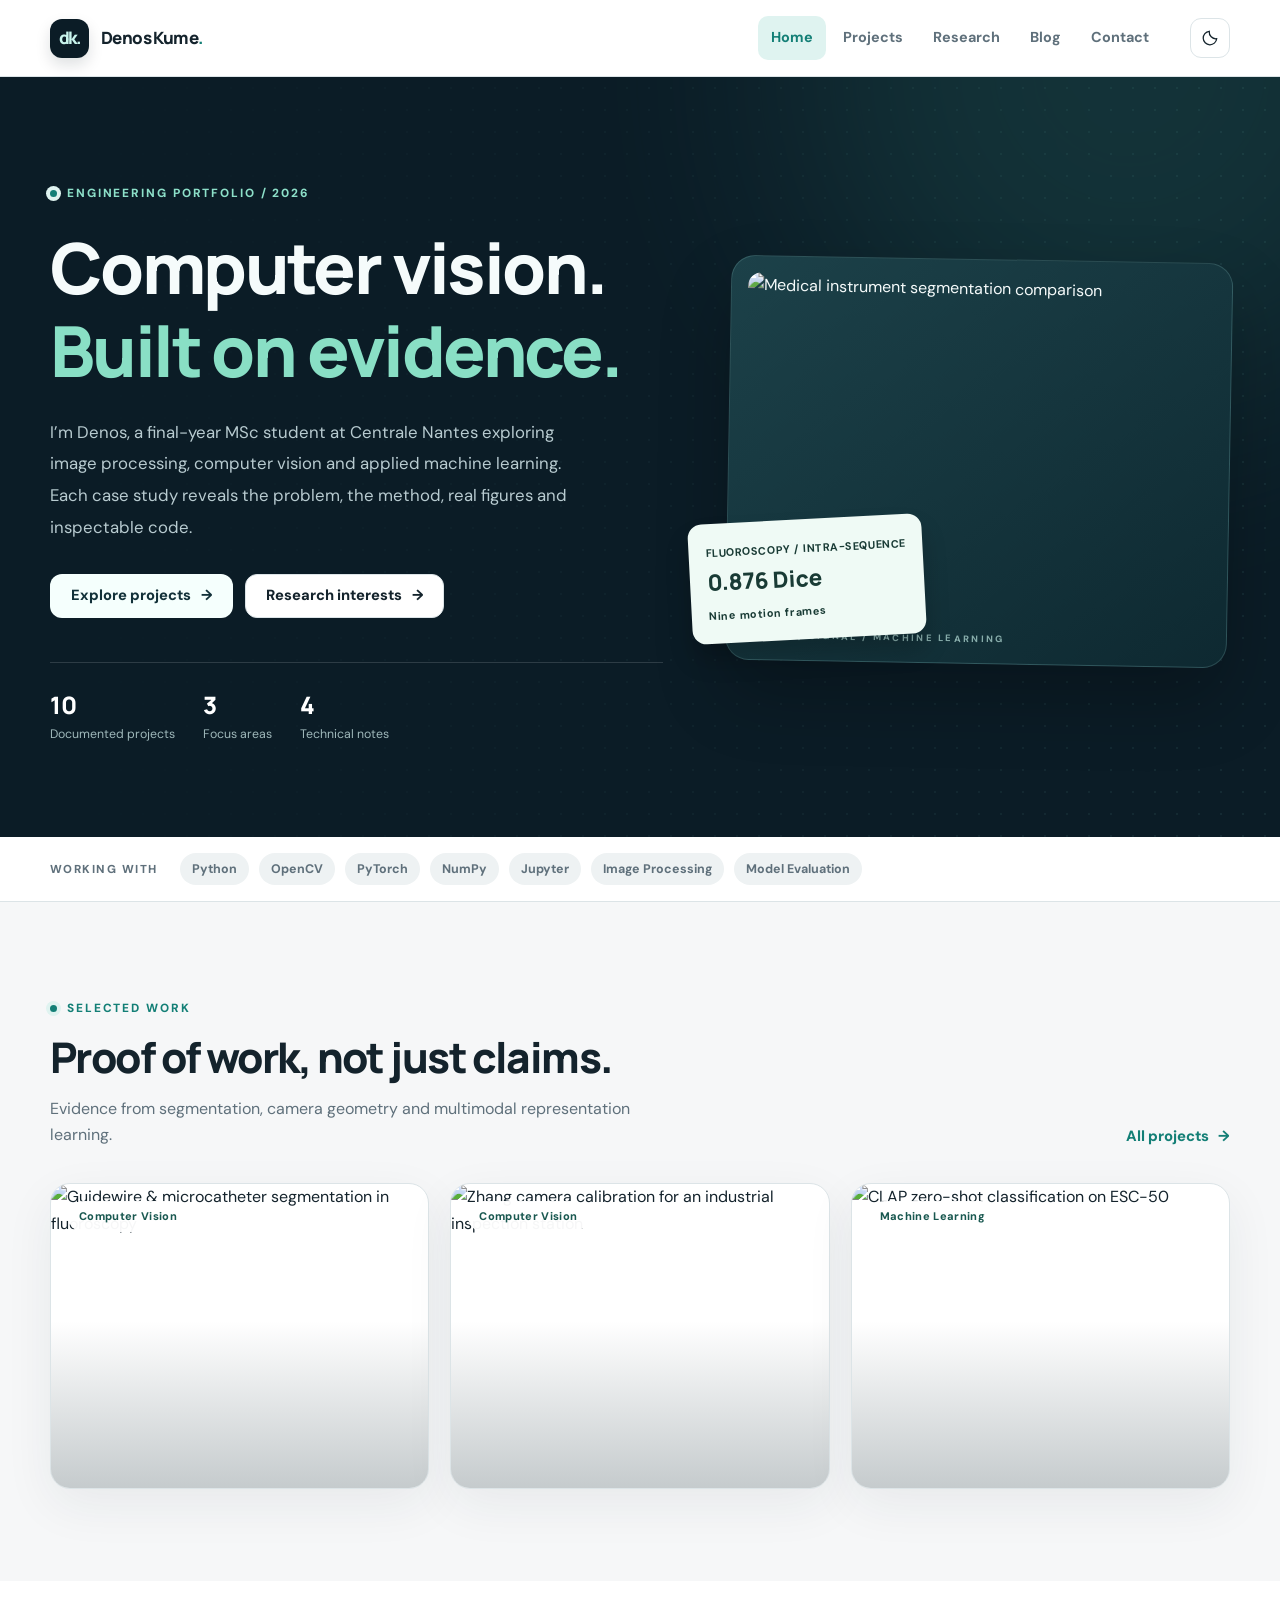
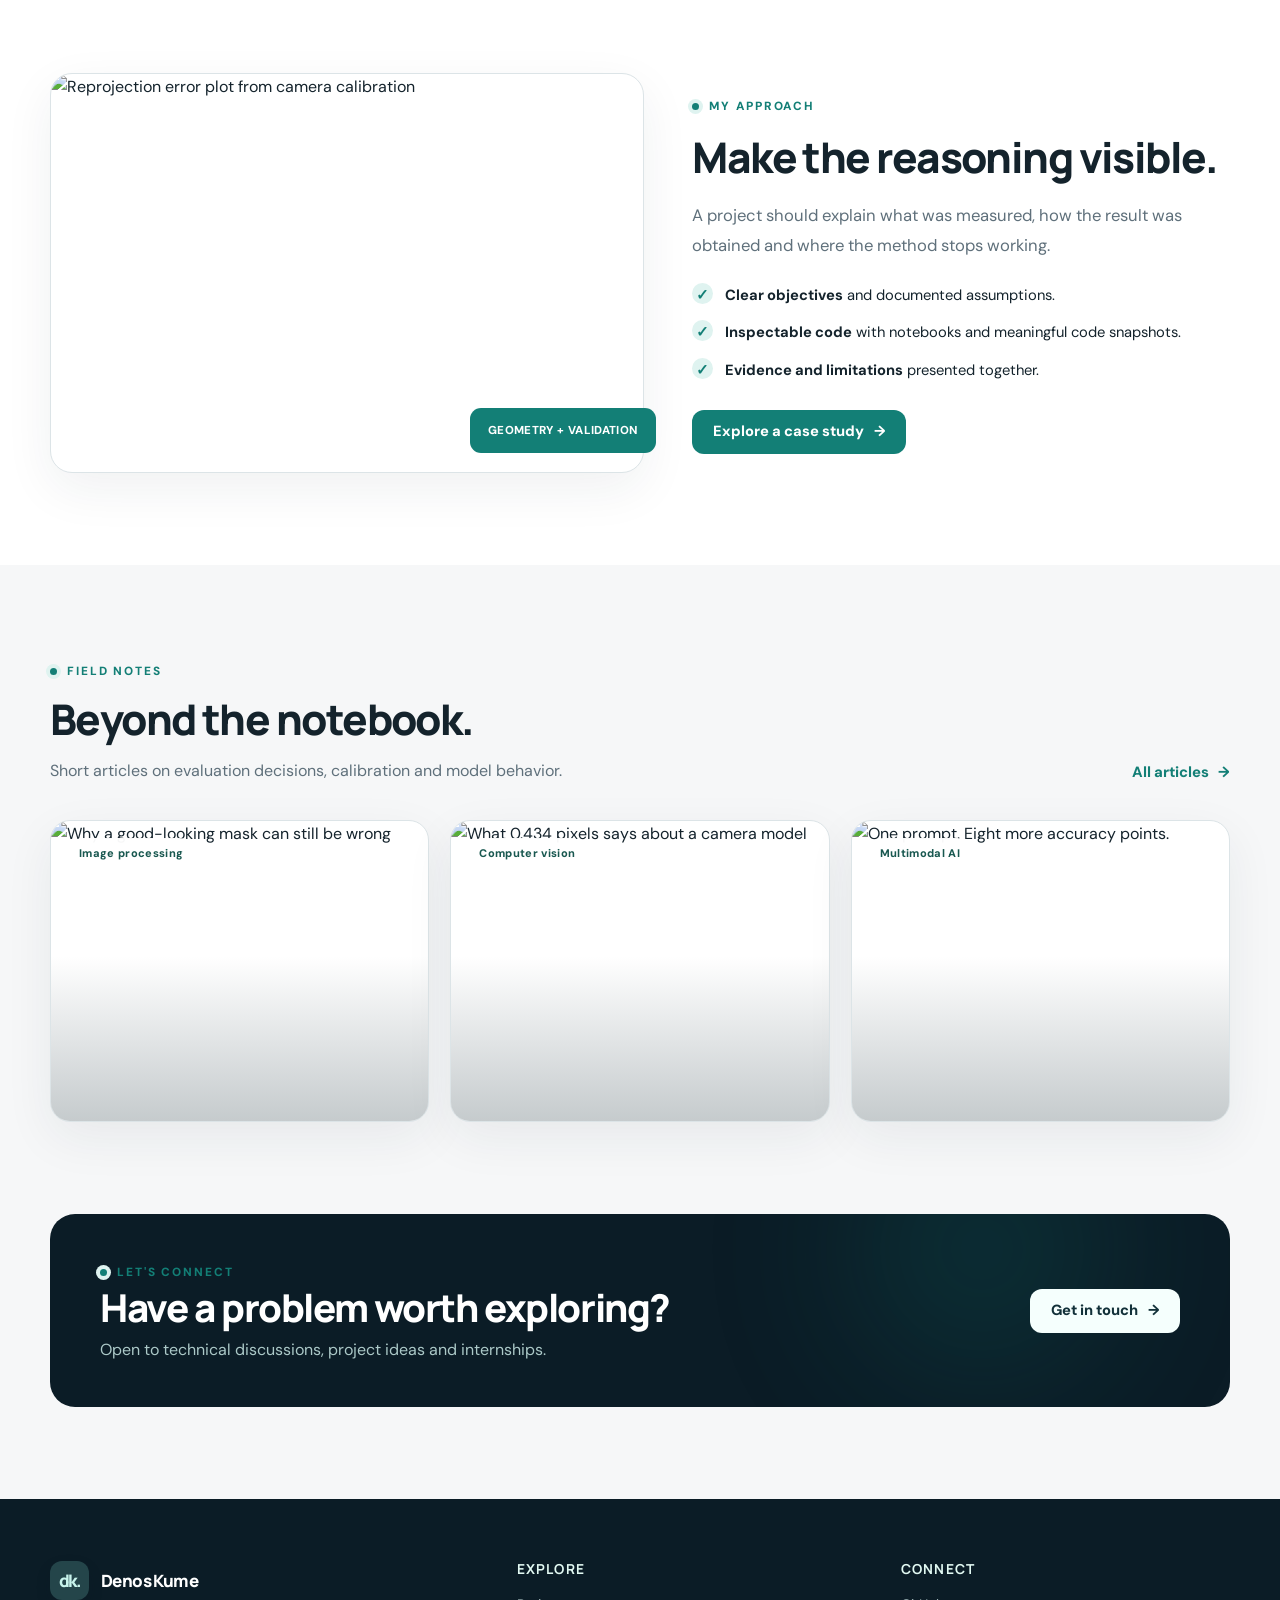
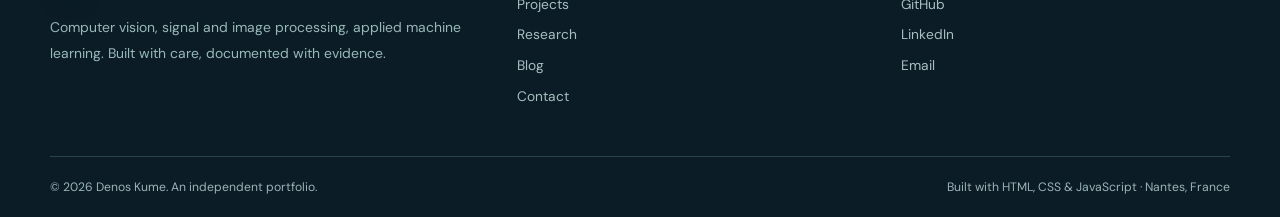
==== index.html @ 6ae0d7df "Build unified interactive engineering portfolio website" ====
<!DOCTYPE html>
<html lang="en" data-theme="light">
<head>
  <meta charset="utf-8">
  <meta name="viewport" content="width=device-width, initial-scale=1">
  <meta name="theme-color" content="#0b1c26">
  <meta name="description" content="Denos Kume — Computer Vision, Image Processing and Applied Machine Learning. Explore projects, experimental results, code, research notes and technical writing.">
  <meta property="og:type" content="website">
  <meta property="og:title" content="Denos Kume · Computer Vision & Applied AI">
  <meta property="og:description" content="Engineering projects, reproducible experiments, code and research notes in vision and applied machine learning.">
  <meta property="og:image" content="https://raw.githubusercontent.com/denoskume/Background-Subtraction-Fluoroscopy/main/assets/segmentation-comparison.png">
  <title>Denos Kume — Computer Vision & Applied AI</title>
  <link rel="icon" href="./favicon.svg" type="image/svg+xml">
  <link rel="preconnect" href="https://fonts.googleapis.com">
  <link rel="preconnect" href="https://fonts.gstatic.com" crossorigin>
  <link rel="stylesheet" href="./styles.css">
  <script src="./content.js" defer></script>
  <script src="./app.js" defer></script>
</head>
<body>
  <a class="skip-link" href="#main-content">Skip to content</a>
  <div id="reading-progress" aria-hidden="true"></div>
  <header class="site-header">
    <div class="container header-inner">
      <a class="brand" href="#/" aria-label="Denos Kume — home">
        <span class="brand-mark" aria-hidden="true">dk.</span>
        <span>Denos Kume<span style="color:var(--accent)">.</span></span>
      </a>
      <nav class="primary-nav" id="primary-nav" aria-label="Primary navigation">
        <a class="nav-link" href="#/" data-nav="home">Home</a>
        <a class="nav-link" href="#/projects" data-nav="projects">Projects</a>
        <a class="nav-link" href="#/research" data-nav="research">Research</a>
        <a class="nav-link" href="#/blog" data-nav="blog">Blog</a>
        <a class="nav-link" href="#/contact" data-nav="contact">Contact</a>
      </nav>
      <div class="header-tools">
        <button class="icon-button" type="button" id="theme-toggle" aria-label="Switch color theme" title="Switch color theme">
          <svg aria-hidden="true" viewBox="0 0 24 24" fill="none" stroke="currentColor" stroke-width="1.7"><path d="M20.9 13A9 9 0 0 1 11 3.1 9 9 0 1 0 20.9 13Z"/></svg>
        </button>
        <button class="icon-button menu-toggle" id="menu-toggle" type="button" aria-expanded="false" aria-controls="primary-nav" aria-label="Open navigation">
          <svg aria-hidden="true" viewBox="0 0 24 24" fill="none" stroke="currentColor" stroke-width="1.7"><path d="M4 7h16M4 12h16M4 17h16"/></svg>
        </button>
      </div>
    </div>
  </header>
  <main id="main-content" tabindex="-1">
    <div class="container" style="padding:90px 0;max-width:820px">
      <span class="eyebrow">Engineering portfolio</span>
      <h1 style="font-size:clamp(2.4rem,5vw,4rem);margin:14px 0 16px">Computer vision, built on evidence.</h1>
      <p>Experiments in image processing, camera geometry and applied machine learning. A JavaScript-enabled browser reveals the interactive project library, research, blog and contact form.</p>
      <p style="margin-top:25px"><a class="btn btn-primary" href="https://github.com/denoskume/msc-coro-dassip-portfolio">Explore source repository</a></p>
    </div>
  </main>
  <footer class="site-footer">
    <div class="container footer-grid">
      <div>
        <a class="brand" href="#/"><span class="brand-mark" aria-hidden="true">dk.</span> Denos Kume</a>
        <p>Computer vision, signal and image processing, applied machine learning. Built with care, documented with evidence.</p>
      </div>
      <div class="footer-col">
        <h4>Explore</h4>
        <a href="#/projects">Projects</a><a href="#/research">Research</a><a href="#/blog">Blog</a><a href="#/contact">Contact</a>
      </div>
      <div class="footer-col">
        <h4>Connect</h4>
        <a href="https://github.com/denoskume" target="_blank" rel="noopener noreferrer">GitHub</a>
        <a href="https://www.linkedin.com/in/denoskume" target="_blank" rel="noopener noreferrer">LinkedIn</a>
        <a href="mailto:kamenan.kume@eleves.ec-nantes.fr">Email</a>
      </div>
    </div>
    <div class="container footer-bottom">
      <span>© <span id="current-year">2026</span> Denos Kume. An independent portfolio.</span>
      <span>Built with HTML, CSS & JavaScript · Nantes, France</span>
    </div>
  </footer>
  <div id="lightbox" class="lightbox" role="dialog" aria-modal="true" aria-label="Expanded project figure" aria-hidden="true">
    <div class="lightbox-content">
      <button id="lightbox-close" class="lightbox-close" aria-label="Close expanded image" type="button">Close ×</button>
      <img id="lightbox-image" src="" alt="">
      <p id="lightbox-caption"></p>
    </div>
  </div>
  <div id="toast" role="status" aria-live="polite"></div>
</body>
</html>
---- styles.css ----
@import url('https://fonts.googleapis.com/css2?family=DM+Sans:wght@400;500;600;700&family=Manrope:wght@400;500;600;700;800&display=swap');
:root{--page:#f6f7f8;--surface:#fff;--surface-alt:#eef2f3;--ink:#14232c;--muted:#5f707b;--border:#dce4e7;--accent:#137f76;--accent-hover:#0b655e;--accent-soft:#dff3f0;--night:#0b1c26;--night-alt:#12333a;--gold:#e7b875;--shadow:0 16px 50px rgba(25,49,60,.065);--radius:20px;--ease:cubic-bezier(.2,.7,.3,1);--max:1180px;color-scheme:light}
:root[data-theme="dark"]{--page:#101a20;--surface:#16252d;--surface-alt:#1e3038;--ink:#e9f0f1;--muted:#aebec5;--border:#30444d;--accent:#58c9b4;--accent-hover:#83e6d4;--accent-soft:#224640;--shadow:0 16px 50px rgba(0,0,0,.22);color-scheme:dark}
*{box-sizing:border-box}
html{scroll-behavior:smooth;scroll-padding-top:100px}
body{margin:0;background:var(--page);color:var(--ink);font-family:'DM Sans',sans-serif;font-size:16px;line-height:1.65;-webkit-font-smoothing:antialiased}
::selection{background:#c2ece6;color:#103f3b}
a{color:inherit;text-decoration:none}button,input,textarea{font:inherit}
button{cursor:pointer}img{display:block;max-width:100%}svg{display:block}
h1,h2,h3,h4,p{margin:0}
h1,h2,h3,h4{font-family:'Manrope',sans-serif;line-height:1.18;letter-spacing:-.037em}
h1{font-size:clamp(2.75rem,5.5vw,5.4rem);font-weight:800}
h2{font-size:clamp(2rem,3.3vw,3.4rem);font-weight:800}
h3{font-size:1.25rem;font-weight:800}
p{color:var(--muted)}
ul{padding-left:1.25rem}
button:focus-visible,a:focus-visible,input:focus-visible,textarea:focus-visible,select:focus-visible{outline:3px solid var(--gold);outline-offset:3px}
.container{width:min(var(--max),calc(100% - 48px));margin-inline:auto}
.skip-link{position:fixed;left:10px;top:-80px;z-index:1000;padding:12px 18px;background:#fff;color:#12222a;border-radius:8px}
.skip-link:focus{top:10px}
#reading-progress{position:fixed;z-index:100;top:0;left:0;height:3px;width:0;background:var(--accent);transition:width .08s linear}
.site-header{position:sticky;top:0;z-index:60;border-bottom:1px solid var(--border);background:color-mix(in srgb,var(--surface) 92%,transparent);backdrop-filter:blur(18px)}
.header-inner{height:76px;display:flex;align-items:center;gap:28px}
.brand{display:inline-flex;align-items:center;gap:12px;font-family:'Manrope',sans-serif;font-weight:800;white-space:nowrap;letter-spacing:-.035em;font-size:1.06rem}
.brand-mark{height:39px;width:39px;border-radius:12px;background:var(--night);color:#c8f4ec;display:grid;place-items:center;font-size:1.08rem;font-weight:800;letter-spacing:-.12em;box-shadow:0 7px 15px rgba(6,23,28,.13)}
.primary-nav{display:flex;gap:4px;margin-left:auto;align-items:center}
.nav-link{display:inline-flex;align-items:center;padding:10px 13px;border-radius:10px;font-size:.9rem;font-weight:700;color:var(--muted);transition:background .2s,color .2s}
.nav-link:hover,.nav-link.active{background:var(--accent-soft);color:var(--accent)}
.header-tools{display:flex;align-items:center;gap:8px}
.icon-button{height:40px;min-width:40px;padding:0 8px;border-radius:11px;border:1px solid var(--border);background:var(--surface);color:var(--ink);display:grid;place-items:center;transition:transform .2s,border .2s}
.icon-button:hover{transform:translateY(-2px);border-color:var(--accent)}
.icon-button svg{height:18px;width:18px}
.menu-toggle{display:none}
.btn{display:inline-flex;justify-content:center;align-items:center;gap:10px;padding:12px 20px;font-size:.92rem;line-height:1.2;border-radius:12px;font-weight:800;border:1px solid transparent;transition:transform .2s var(--ease),background .2s,color .2s,border-color .2s}
.btn:hover{transform:translateY(-2px)}
.btn-primary{color:#fff;background:var(--accent)}
.btn-primary:hover{background:var(--accent-hover)}
.btn-outline{color:var(--ink);border-color:var(--border);background:var(--surface)}
.btn-outline:hover{border-color:var(--accent);color:var(--accent)}
.btn-light{color:#123139;background:#f5fffd}
.btn-light:hover{background:#def2ed}
.btn-ghost{padding:12px 4px;color:var(--accent);background:transparent}
.btn-sm{padding:10px 14px;font-size:.81rem;border-radius:9px}
.arrow{display:inline-block;transition:transform .2s}
a:hover>.arrow{transform:translateX(4px)}
main{min-height:62vh}
.eyebrow,.section-label{display:inline-flex;align-items:center;gap:10px;font-size:.74rem;letter-spacing:.16em;text-transform:uppercase;font-weight:800;color:var(--accent)}
.eyebrow-dot{height:7px;width:7px;background:var(--accent);border-radius:50%;box-shadow:0 0 0 4px var(--accent-soft)}
.hero{background:var(--night);color:#f5fbfb;overflow:hidden;position:relative;isolation:isolate}
.hero:before{content:"";position:absolute;inset:0;background-image:radial-gradient(circle,#5c9996 1px,transparent 1.3px);background-size:22px 22px;opacity:.12;mask-image:linear-gradient(90deg,transparent 2%,black 100%);z-index:-1}
.hero:after{content:"";position:absolute;width:660px;height:660px;border-radius:50%;top:-340px;right:-180px;background:#348c80;filter:blur(120px);opacity:.20;z-index:-1}
.hero-inner{display:grid;grid-template-columns:1.1fr .9fr;gap:65px;align-items:center;padding-block:102px 92px}
.hero .eyebrow{color:#8de0c9}
.hero h1{margin-top:21px;max-width:740px}
.hero h1 em{font-style:normal;color:#89dfc5}
.hero .lede{color:#b8cbd0;max-width:550px;font-size:1.05rem;line-height:1.9;margin-top:24px}
.hero-actions{margin-top:30px;display:flex;flex-wrap:wrap;gap:12px}
.hero-foot{display:flex;gap:28px;margin-top:44px;padding-top:22px;border-top:1px solid rgba(255,255,255,.14)}
.hero-foot .num{font-family:'Manrope';font-size:1.5rem;font-weight:800;color:#fff}
.hero-foot span{font-size:.77rem;color:#9fb8ba;display:block}
.hero-visual{position:relative;min-width:0}
.visual-frame{position:relative;background:linear-gradient(145deg,#1c4149,#0e2931);padding:16px;border:1px solid rgba(179,240,232,.16);border-radius:24px;box-shadow:0 34px 70px rgba(0,0,0,.24);transform:rotate(1deg)}
.visual-frame:after{content:"VISION / SIGNAL / MACHINE LEARNING";display:block;padding:11px 5px 0;color:#87acaa;font-size:.58rem;letter-spacing:.25em;font-weight:800}
.visual-frame img{width:100%;height:345px;object-fit:cover;border-radius:14px;filter:saturate(.85)}
.visual-float{position:absolute;left:-38px;bottom:26px;min-width:185px;background:#effaf5;color:#193b35;border-radius:14px;padding:15px 17px;box-shadow:0 16px 25px rgba(0,0,0,.2);transform:rotate(-3deg)}
.visual-float strong{display:block;font-family:'Manrope';font-weight:800;font-size:1.4rem}
.visual-float small{font-size:.68rem;font-weight:700;letter-spacing:.05em}
.ticker{background:var(--surface);border-bottom:1px solid var(--border)}
.ticker-inner{display:flex;align-items:center;gap:22px;padding:16px 0;flex-wrap:wrap}
.ticker-label{font-size:.72rem;letter-spacing:.13em;text-transform:uppercase;color:var(--muted);font-weight:800}
.ticker-items{display:flex;gap:10px;flex-wrap:wrap}
.ticker-items span{font-size:.78rem;color:var(--muted);background:var(--surface-alt);padding:6px 12px;border-radius:99px;font-weight:700}
.section{padding-block:92px}
.section-alt{background:var(--surface)}
.section-head{display:flex;align-items:end;justify-content:space-between;gap:20px;margin-bottom:35px}
.section-head p{max-width:600px;margin-top:13px}
.section-head h2{margin-top:12px}
.text-link{display:inline-flex;gap:9px;align-items:center;white-space:nowrap;color:var(--accent);font-size:.93rem;font-weight:800}
.card-grid{display:grid;grid-template-columns:repeat(3,minmax(0,1fr));gap:21px}
.project-card,.blog-card{min-width:0;border:1px solid var(--border);border-radius:var(--radius);background:var(--surface);overflow:hidden;box-shadow:var(--shadow);transition:transform .28s var(--ease),box-shadow .28s}
.project-card:hover,.blog-card:hover{transform:translateY(-6px);box-shadow:0 24px 42px rgba(10,31,40,.13)}
.card-image{position:relative;height:215px;background:var(--surface-alt);overflow:hidden}
.card-image img{width:100%;height:100%;object-fit:cover;transition:transform .5s var(--ease)}
.project-card:hover .card-image img,.blog-card:hover .card-image img{transform:scale(1.055)}
.card-image:after{content:"";position:absolute;inset:0;background:linear-gradient(to top,rgba(6,30,39,.23),transparent 55%);pointer-events:none}
.card-image .floating-label{position:absolute;z-index:1;left:17px;top:17px}
.floating-label,.pill{display:inline-block;font-size:.69rem;font-weight:800;letter-spacing:.03em;border-radius:99px;padding:6px 11px;background:var(--accent-soft);color:var(--accent)}
.floating-label{background:rgba(255,255,255,.96);color:#195850}
.card-body{padding:24px}
.card-meta{font-size:.74rem;color:var(--muted);font-weight:800;display:flex;justify-content:space-between;gap:12px}
.card-body h3{font-size:1.24rem;margin:12px 0 8px;transition:color .2s}
.project-card:hover h3{color:var(--accent)}
.card-body p{font-size:.88rem;line-height:1.65;min-height:72px}
.card-foot{margin-top:17px;display:flex;justify-content:space-between;align-items:center;border-top:1px solid var(--border);padding-top:16px}
.card-foot small{color:var(--muted);font-size:.74rem;font-weight:700}
.circle-arrow{height:34px;width:34px;background:var(--surface-alt);color:var(--accent);border-radius:50%;display:grid;place-items:center}
.split-feature{display:grid;grid-template-columns:1.05fr .95fr;gap:48px;align-items:center}
.feature-image{position:relative;min-width:0}
.feature-image img{width:100%;height:400px;object-fit:cover;border:1px solid var(--border);background:var(--surface);border-radius:22px;box-shadow:var(--shadow)}
.feature-sticker{position:absolute;bottom:20px;right:-12px;background:var(--accent);color:white;padding:13px 18px;border-radius:11px;font-size:.72rem;font-weight:800;letter-spacing:.03em}
.feature-copy h2{margin:14px 0 17px}
.feature-copy>p{font-size:1.04rem;line-height:1.85}
.check-list{margin:22px 0 28px;padding:0;list-style:none;display:grid;gap:13px}
.check-list li{display:flex;gap:12px;align-items:flex-start;font-size:.92rem;color:var(--ink)}
.check{height:21px;min-width:21px;background:var(--accent-soft);border-radius:50%;display:grid;place-items:center;color:var(--accent);font-weight:900}
.narrow{max-width:780px}
.cta-band{background:var(--night);color:#fff;border-radius:25px;display:flex;align-items:center;justify-content:space-between;gap:25px;padding:44px 50px;position:relative;overflow:hidden}
.cta-band:before{content:"";position:absolute;width:260px;height:260px;background:var(--accent);border-radius:50%;filter:blur(80px);opacity:.2;right:10%;top:-95px}
.cta-band h2{font-size:clamp(1.6rem,3vw,2.5rem);position:relative}
.cta-band p{color:#acc9c8;margin-top:7px;position:relative}
.cta-band .btn{position:relative;flex-shrink:0}
.page-intro{padding:70px 0 45px}
.page-intro h1{font-size:clamp(2.5rem,4.7vw,4.6rem);margin:14px 0}
.page-intro p{max-width:780px;font-size:1.05rem}
.page-intro .crumbs{margin-bottom:18px}
.crumbs{display:flex;flex-wrap:wrap;gap:10px;align-items:center;color:var(--muted);font-size:.79rem;font-weight:700}
.crumbs a:hover{color:var(--accent)}
.crumbs .sep{color:#9cadb1}
.filter-panel{display:flex;flex-wrap:wrap;align-items:center;justify-content:space-between;gap:18px;margin-bottom:27px}
.filters{display:flex;gap:7px;flex-wrap:wrap}
.filter{background:var(--surface);border:1px solid var(--border);border-radius:10px;padding:9px 14px;font-size:.82rem;font-weight:800;color:var(--muted)}
.filter:hover,.filter.active{color:#fff;border-color:var(--accent);background:var(--accent)}
.search-wrap{position:relative;min-width:250px;flex:0 1 310px}
.search-wrap input{width:100%;padding:12px 15px 12px 42px;border:1px solid var(--border);border-radius:11px;background:var(--surface);color:var(--ink);font-size:.87rem}
.search-wrap:before{content:"⌕";position:absolute;top:5px;left:14px;color:var(--muted);font-size:1.6rem}
.count-line{font-size:.82rem;color:var(--muted);margin-bottom:15px}
.empty-state{padding:50px;border:1px dashed var(--border);background:var(--surface);border-radius:20px;text-align:center}
.empty-state h3{margin-bottom:8px}
.detail-hero{padding:62px 0 55px;border-bottom:1px solid var(--border)}
.detail-grid{display:grid;grid-template-columns:1fr .98fr;gap:54px;align-items:center}
.detail-hero h1{font-size:clamp(2.2rem,4.2vw,4.2rem);margin:18px 0}
.detail-hero .subtitle{font-size:1.13rem;font-weight:700;color:var(--ink);margin:0 0 17px}
.detail-hero .intro{font-size:1rem;line-height:1.8}
.detail-hero .context{font-size:.81rem;color:var(--muted);margin-top:14px}
.tag-list{display:flex;flex-wrap:wrap;gap:8px;margin:22px 0}
.tag{padding:6px 11px;border:1px solid var(--border);background:var(--surface);border-radius:8px;color:var(--muted);font-size:.72rem;font-weight:700}
.detail-hero-media{background:var(--surface);border-radius:22px;border:1px solid var(--border);padding:12px;box-shadow:var(--shadow);position:relative}
.detail-hero-media img{width:100%;height:345px;object-fit:contain;background:#eff2f4;border-radius:15px}
.detail-hero-media .media-caption{font-size:.75rem;text-align:center;color:var(--muted);padding:8px 0 1px}
.stats-grid{display:grid;grid-template-columns:repeat(3,minmax(0,1fr));gap:15px;padding:28px 0}
.stat-tile{padding:21px 23px;background:var(--surface);border:1px solid var(--border);border-radius:14px}
.stat-tile .value{font-family:'Manrope';font-weight:800;letter-spacing:-.04em;font-size:1.75rem;line-height:1.2}
.stat-tile .label{font-size:.82rem;font-weight:800;color:var(--ink);margin-top:6px}
.stat-tile .context{color:var(--muted);font-size:.72rem;margin-top:3px}
.content-layout{display:grid;grid-template-columns:minmax(0,1fr) 250px;gap:70px;padding:35px 0 80px}
.content-section{margin-bottom:45px;scroll-margin-top:100px}
.content-section h2{font-size:1.7rem;margin:0 0 18px}
.content-section h3{font-size:1.1rem;margin:15px 0 8px}
.content-section p{line-height:1.86;margin-bottom:14px}
.content-section ul,.number-list{display:grid;gap:13px;padding-left:19px;color:var(--muted)}
.content-section li{padding-left:5px}
.sidebar{position:sticky;top:104px;align-self:start}
.side-card{border:1px solid var(--border);background:var(--surface);border-radius:16px;padding:23px;margin-bottom:15px}
.side-card h3{font-size:.94rem;margin-bottom:13px}
.side-nav{display:grid;gap:6px}
.side-nav a{color:var(--muted);font-size:.84rem;padding:7px 0;border-bottom:1px solid var(--border)}
.side-nav a:hover{color:var(--accent)}
.side-card .btn{width:100%;margin-top:8px}
.figure-grid{display:grid;grid-template-columns:repeat(2,minmax(0,1fr));gap:14px}
.figure{padding:9px;border-radius:14px;background:var(--surface);border:1px solid var(--border);min-width:0}
.figure button{border:0;background:var(--surface-alt);border-radius:9px;overflow:hidden;width:100%;padding:0}
.figure img{height:190px;object-fit:contain;width:100%;transition:transform .3s}
.figure button:hover img{transform:scale(1.03)}
.figure figcaption{font-size:.76rem;line-height:1.5;padding:7px 6px 2px;color:var(--muted)}
.code-box{border-radius:15px;overflow:hidden;background:#0d202c;color:#dae9e9;border:1px solid #24404e}
.code-top{background:#142c37;padding:11px 16px;display:flex;align-items:center;justify-content:space-between;gap:10px;color:#a8c9c9;font-size:.74rem}
.code-dots{display:inline-flex;gap:6px;align-items:center}
.code-dots i{width:8px;height:8px;border-radius:50%;background:#e9858c}
.code-dots i:nth-child(2){background:#ebc374}
.code-dots i:nth-child(3){background:#78bcae}
.code-top button{font-size:.73rem;color:#d5e8e5;background:#1f3a46;padding:6px 12px;border:1px solid #355564;border-radius:7px}
pre{margin:0;overflow:auto;padding:21px;max-height:360px;font-size:.82rem;line-height:1.85;font-family:ui-monospace,SFMono-Regular,Consolas,monospace;tab-size:4}
.notice{background:var(--accent-soft);border-left:3px solid var(--accent);border-radius:0 12px 12px 0;padding:16px 20px;color:var(--ink);font-size:.87rem;line-height:1.75}
.detail-actions{display:flex;flex-wrap:wrap;gap:10px}
.review-preview{border:1px solid var(--border);border-radius:16px;overflow:hidden;background:var(--surface)}
.review-preview iframe{width:100%;height:540px;border:0}
.review-preview .review-caption{padding:12px 16px;border-top:1px solid var(--border);font-size:.77rem;color:var(--muted)}
.related-section{padding:60px 0 85px;border-top:1px solid var(--border)}
.article-header{padding:60px 0 36px}
.article-header h1{font-size:clamp(2.4rem,4.6vw,4.5rem);margin:14px 0 20px}
.article-header p{font-size:1.1rem;max-width:770px}
.article-cover{width:100%;max-height:440px;object-fit:contain;background:var(--surface);border:1px solid var(--border);border-radius:20px;margin-top:30px}
.article-body{max-width:790px;margin:0 auto;padding:15px 0 80px}
.article-body section{margin:35px 0}
.article-body h2{font-size:1.7rem;margin-bottom:14px}
.article-body p{line-height:1.95;font-size:1.04rem}
.research-grid{display:grid;grid-template-columns:repeat(3,minmax(0,1fr));gap:20px}
.research-card{border:1px solid var(--border);border-radius:18px;background:var(--surface);padding:27px;box-shadow:var(--shadow)}
.research-card .research-index{font-family:'Manrope';font-size:2rem;font-weight:800;color:var(--accent);opacity:.67}
.research-card h3{margin:13px 0}
.research-card p{font-size:.89rem;line-height:1.8}
.research-card .method{border-top:1px solid var(--border);padding-top:16px;margin-top:20px;font-size:.77rem;font-weight:700}
.research-card .pill{margin-top:12px}
.contact-grid{display:grid;grid-template-columns:.8fr 1.2fr;gap:55px;padding:30px 0 95px}
.contact-copy h2{font-size:2rem;margin:15px 0}
.contact-copy p{line-height:1.85}
.contact-channel{margin-top:28px;border-top:1px solid var(--border);padding-top:18px}
.contact-channel strong{display:block;margin-bottom:8px}
.contact-channel a{color:var(--accent);font-weight:700;overflow-wrap:anywhere}
.contact-form{padding:32px;border:1px solid var(--border);border-radius:22px;background:var(--surface);box-shadow:var(--shadow)}
.form-grid{display:grid;grid-template-columns:1fr 1fr;gap:15px}
.field{display:flex;flex-direction:column;gap:7px;margin-bottom:18px}
.field label{font-weight:700;font-size:.82rem}
.field input,.field textarea{background:var(--page);border:1px solid var(--border);border-radius:10px;padding:12px 14px;color:var(--ink);outline:none;transition:border .2s,box-shadow .2s;width:100%}
.field input:focus,.field textarea:focus{border-color:var(--accent);box-shadow:0 0 0 3px var(--accent-soft)}
.field textarea{min-height:150px;resize:vertical}
.form-help{font-size:.75rem;line-height:1.6;color:var(--muted)}
.form-feedback{margin-top:12px;font-weight:700;font-size:.84rem;min-height:20px}
.form-feedback.error{color:#c65a50}.form-feedback.success{color:var(--accent)}
.consent-row{display:flex;gap:10px;align-items:flex-start;margin:8px 0 18px;font-size:.77rem;color:var(--muted);line-height:1.5}
.consent-row input{margin-top:4px}
.honeypot{position:absolute!important;left:-100000px!important;opacity:0!important}
.site-footer{background:var(--night);color:#eff9f7;padding-top:62px}
.footer-grid{display:grid;grid-template-columns:1.25fr 1fr 1fr;gap:55px;padding-bottom:40px}
.site-footer .brand{color:#fff}
.site-footer .brand-mark{background:#24454a}
.site-footer p{color:#98b9b9;font-size:.87rem;line-height:1.8;margin-top:15px}
.footer-col h4{font-size:.86rem;letter-spacing:.09em;text-transform:uppercase;margin-bottom:15px;color:#e2f9f2}
.footer-col a{display:block;color:#a8bfc0;font-size:.86rem;margin:8px 0}
.footer-col a:hover{color:#8bdcc8}
.footer-bottom{display:flex;justify-content:space-between;gap:15px;border-top:1px solid #27434b;padding:20px 0;font-size:.76rem;color:#9ab4b7}
.lightbox{position:fixed;inset:0;z-index:150;background:rgba(4,15,21,.9);display:none;align-items:center;justify-content:center;padding:35px}
.lightbox.active{display:flex}
.lightbox-content{max-width:min(1080px,100%);max-height:90vh;position:relative}
.lightbox img{max-height:77vh;width:auto;margin:auto;object-fit:contain;background:white;border-radius:8px}
.lightbox p{text-align:center;color:#e9f5f4;margin-top:12px;font-size:.85rem}
.lightbox-close{position:absolute;top:-40px;right:0;background:#fff;color:#14232c;border:0;border-radius:8px;font-weight:800;padding:4px 12px}
#toast{position:fixed;bottom:26px;right:25px;z-index:200;padding:13px 19px;border-radius:12px;color:#f5ffff;background:#123c36;box-shadow:0 14px 35px rgba(0,0,0,.18);opacity:0;transform:translateY(15px);pointer-events:none;transition:opacity .2s,transform .2s;font-size:.85rem}
#toast.show{opacity:1;transform:translateY(0)}
@media(max-width:1050px){.hero-inner{gap:30px}.visual-frame img{height:280px}.card-grid{grid-template-columns:repeat(2,minmax(0,1fr))}.research-grid{grid-template-columns:repeat(2,minmax(0,1fr))}.content-layout{gap:35px}.detail-grid{gap:26px}.split-feature{gap:30px}}
@media(max-width:760px){.container{width:min(var(--max),calc(100% - 32px))}.header-inner{height:66px;gap:12px}.menu-toggle{display:grid}.primary-nav{display:none;position:absolute;top:66px;left:0;right:0;background:var(--surface);padding:10px 18px 19px;border-bottom:1px solid var(--border);box-shadow:var(--shadow);margin:0;flex-direction:column;align-items:stretch}.primary-nav.open{display:flex}.nav-link{padding:13px}.header-tools{margin-left:auto}.hero-inner{grid-template-columns:1fr;padding:73px 0 70px}.hero-visual{max-width:570px}.visual-float{left:10px}.section{padding:64px 0}.section-head{align-items:start;flex-direction:column}.card-grid,.research-grid{grid-template-columns:1fr 1fr}.split-feature,.detail-grid,.contact-grid{grid-template-columns:1fr}.split-feature{gap:24px}.detail-hero-media img{height:320px}.content-layout{grid-template-columns:1fr;padding-top:20px}.sidebar{position:static;grid-row:1}.side-nav{display:none}.stats-grid{grid-template-columns:repeat(3,1fr)}.cta-band{padding:33px;flex-direction:column;align-items:start}.footer-grid{grid-template-columns:1fr 1fr;gap:30px}.footer-grid>div:first-child{grid-column:1/-1}.contact-grid{gap:25px}.page-intro{padding-top:48px}.detail-hero{padding:43px 0}.figure-grid{grid-template-columns:1fr 1fr}}
@media(max-width:550px){.card-grid,.research-grid,.stats-grid,.figure-grid,.form-grid{grid-template-columns:1fr}.hero-visual{margin-top:6px}.visual-frame img{height:260px}.hero-foot{gap:20px}.hero h1{font-size:3rem}.card-body p{min-height:0}.page-intro h1{font-size:2.6rem}.contact-form{padding:22px}.filter-panel{align-items:stretch}.search-wrap{flex-basis:100%}.footer-grid{grid-template-columns:1fr}.footer-grid>div:first-child{grid-column:auto}.footer-bottom{flex-direction:column}.detail-hero-media img{height:250px}.stat-tile{padding:17px}.review-preview iframe{height:340px}.feature-image img{height:290px}.lightbox{padding:10px}}
@media(prefers-reduced-motion:reduce){*,*:before,*:after{scroll-behavior:auto!important;transition-duration:.01ms!important;animation-duration:.01ms!important}}
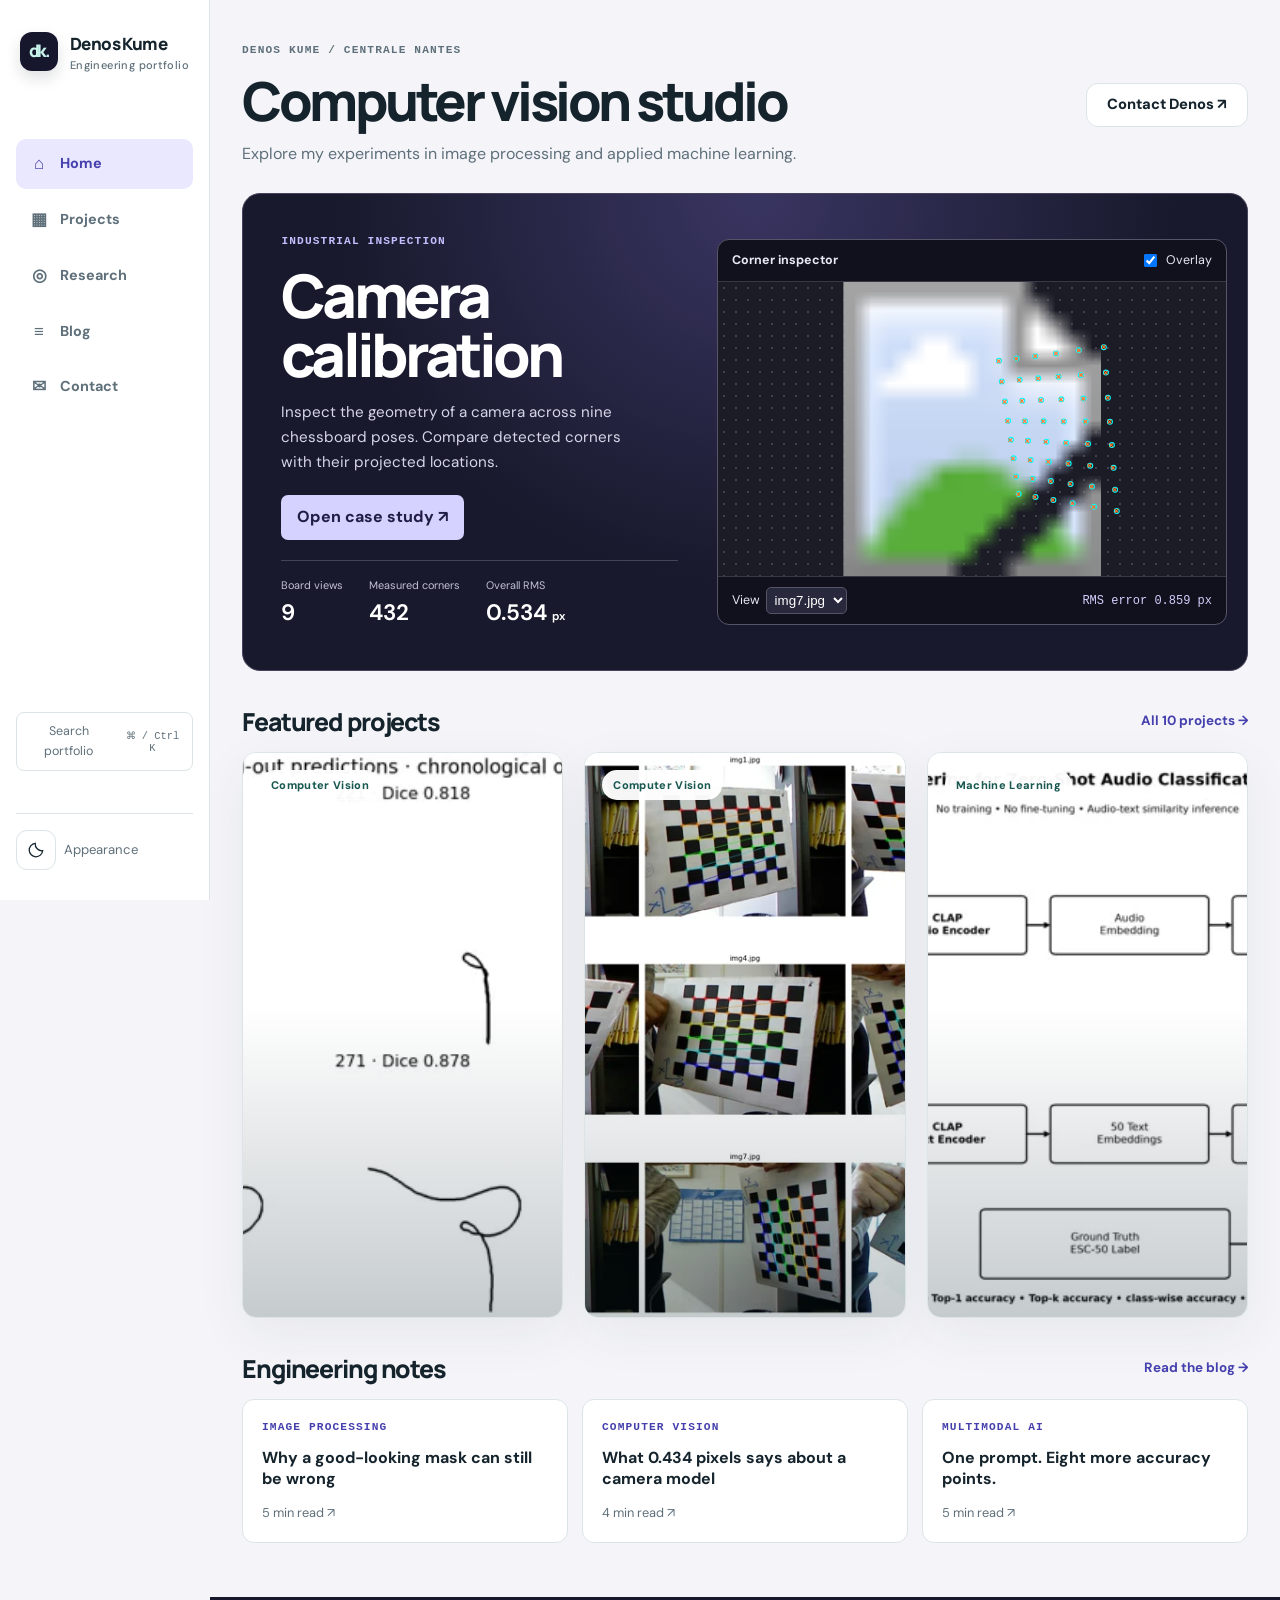
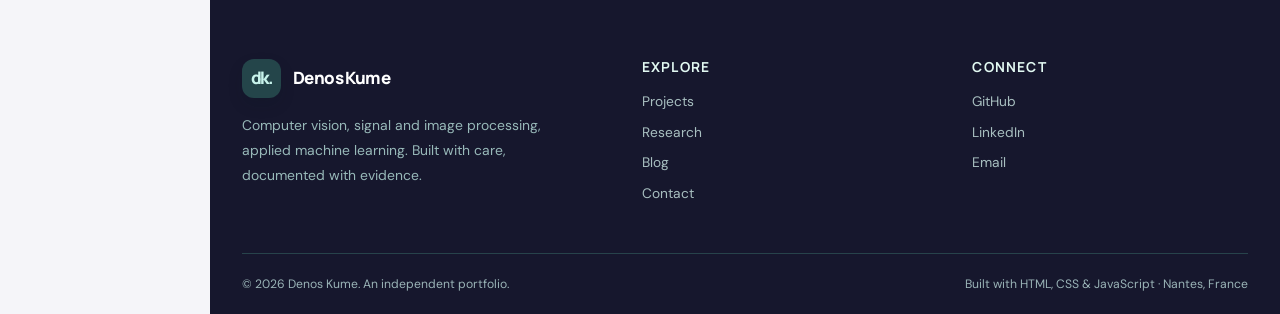
==== commit da43e052: "Redesign the portfolio as an interactive computer vision studio" ====
--- a/index.html
+++ b/index.html
@@ -24,7 +24,7 @@
     <div class="container header-inner">
       <a class="brand" href="#/" aria-label="Denos Kume — home">
         <span class="brand-mark" aria-hidden="true">dk.</span>
-        <span>Denos Kume<span style="color:var(--accent)">.</span></span>
+        <span>Denos Kume<small class="brand-sub">Engineering portfolio</small></span>
       </a>
       <nav class="primary-nav" id="primary-nav" aria-label="Primary navigation">
         <a class="nav-link" href="#/" data-nav="home">Home</a>
@@ -33,6 +33,7 @@
         <a class="nav-link" href="#/blog" data-nav="blog">Blog</a>
         <a class="nav-link" href="#/contact" data-nav="contact">Contact</a>
       </nav>
+      <button type="button" class="studio-search" id="studio-search">Search portfolio <kbd>⌘ / Ctrl K</kbd></button>
       <div class="header-tools">
         <button class="icon-button" type="button" id="theme-toggle" aria-label="Switch color theme" title="Switch color theme">
           <svg aria-hidden="true" viewBox="0 0 24 24" fill="none" stroke="currentColor" stroke-width="1.7"><path d="M20.9 13A9 9 0 0 1 11 3.1 9 9 0 1 0 20.9 13Z"/></svg>
@@ -51,6 +52,7 @@
       <p style="margin-top:25px"><a class="btn btn-primary" href="https://github.com/denoskume/msc-coro-dassip-portfolio">Explore source repository</a></p>
     </div>
   </main>
+  <dialog id="finder" aria-labelledby="finder-title"><div class="finder-head"><h2 id="finder-title">Search portfolio</h2><button type="button" id="finder-close" aria-label="Close search">×</button></div><input id="finder-query" type="search" placeholder="Search projects and articles" aria-label="Search projects and articles"><div id="finder-results"></div></dialog>
   <footer class="site-footer">
     <div class="container footer-grid">
       <div>
@@ -82,4 +84,4 @@
   </div>
   <div id="toast" role="status" aria-live="polite"></div>
 </body>
-</html>+</html>
--- a/styles.css
+++ b/styles.css
@@ -232,3 +232,31 @@
 @media(max-width:760px){.container{width:min(var(--max),calc(100% - 32px))}.header-inner{height:66px;gap:12px}.menu-toggle{display:grid}.primary-nav{display:none;position:absolute;top:66px;left:0;right:0;background:var(--surface);padding:10px 18px 19px;border-bottom:1px solid var(--border);box-shadow:var(--shadow);margin:0;flex-direction:column;align-items:stretch}.primary-nav.open{display:flex}.nav-link{padding:13px}.header-tools{margin-left:auto}.hero-inner{grid-template-columns:1fr;padding:73px 0 70px}.hero-visual{max-width:570px}.visual-float{left:10px}.section{padding:64px 0}.section-head{align-items:start;flex-direction:column}.card-grid,.research-grid{grid-template-columns:1fr 1fr}.split-feature,.detail-grid,.contact-grid{grid-template-columns:1fr}.split-feature{gap:24px}.detail-hero-media img{height:320px}.content-layout{grid-template-columns:1fr;padding-top:20px}.sidebar{position:static;grid-row:1}.side-nav{display:none}.stats-grid{grid-template-columns:repeat(3,1fr)}.cta-band{padding:33px;flex-direction:column;align-items:start}.footer-grid{grid-template-columns:1fr 1fr;gap:30px}.footer-grid>div:first-child{grid-column:1/-1}.contact-grid{gap:25px}.page-intro{padding-top:48px}.detail-hero{padding:43px 0}.figure-grid{grid-template-columns:1fr 1fr}}
 @media(max-width:550px){.card-grid,.research-grid,.stats-grid,.figure-grid,.form-grid{grid-template-columns:1fr}.hero-visual{margin-top:6px}.visual-frame img{height:260px}.hero-foot{gap:20px}.hero h1{font-size:3rem}.card-body p{min-height:0}.page-intro h1{font-size:2.6rem}.contact-form{padding:22px}.filter-panel{align-items:stretch}.search-wrap{flex-basis:100%}.footer-grid{grid-template-columns:1fr}.footer-grid>div:first-child{grid-column:auto}.footer-bottom{flex-direction:column}.detail-hero-media img{height:250px}.stat-tile{padding:17px}.review-preview iframe{height:340px}.feature-image img{height:290px}.lightbox{padding:10px}}
 @media(prefers-reduced-motion:reduce){*,*:before,*:after{scroll-behavior:auto!important;transition-duration:.01ms!important;animation-duration:.01ms!important}}
+
+.workbench .view-tools,.workbench .review-fields{display:flex;align-items:center;flex-wrap:wrap;gap:12px;margin:18px 0}
+.workbench button,.workbench select,.workbench textarea{font:inherit;color:var(--ink);background:var(--surface);border:1px solid var(--border);border-radius:8px;padding:.5em .8em}
+.workbench button{cursor:pointer}.workbench button:disabled{opacity:.4;cursor:default}
+.workbench figure{margin:0;background:#131c24;border-radius:12px;overflow:hidden}.workbench figure img,.workbench figure svg{display:block;width:100%;max-height:480px;object-fit:contain}
+.workbench output{display:block;padding:12px 0;font-weight:650}.review-fields label{display:grid;gap:5px}.review-fields label:last-child{flex:1;min-width:min(220px,100%)}
+
+
+/* Studio shell and instrument viewer */
+:root{--accent:#4540ad;--accent-hover:#343080;--accent-soft:#e9e8ff;--page:#f5f5f9;--night:#16172d;--radius:14px}
+:root[data-theme=dark]{--accent:#bbb7ff;--accent-soft:#302d4c;--page:#14141d;--surface:#20202b;--ink:#f0eff8;--border:#393946}
+.brand-sub{display:block;font:500 .69rem/1.4 'DM Sans',sans-serif;letter-spacing:.035em;color:var(--muted)}
+.studio{padding-top:42px;padding-bottom:54px}.studio-intro,.studio-heading,.console-head,.console-controls{display:flex;align-items:center;justify-content:space-between;gap:14px}
+.studio-intro{margin-bottom:26px}.studio-intro h1{font-size:clamp(2rem,4.2vw,3.65rem);letter-spacing:-.065em;line-height:1.13;margin:.22em 0 .18em}.studio-intro p{color:var(--muted)}.studio-byline,.instrument-kicker,.studio-notes small{font:650 .7rem/1.5 ui-monospace,monospace;text-transform:uppercase;letter-spacing:.1em}
+.instrument{background:radial-gradient(ellipse at 51% 0,#393562,transparent 58%),#18192c;color:#fff;border-radius:18px;display:grid;grid-template-columns:1fr 1.12fr;overflow:hidden;border:1px solid #46445d}
+.instrument-copy{padding:clamp(20px,3vw,44px);display:flex;flex-direction:column;align-items:flex-start;justify-content:center}.instrument-copy h2{font-size:clamp(2.6rem,4.7vw,4.6rem);line-height:.97;letter-spacing:-.065em;margin:.28em 0}.instrument-kicker{color:#c3bfff}.instrument-copy>p:not(.instrument-kicker){color:#d6d6e8;max-width:37ch;font-size:.95rem}.instrument-link{background:#d6d2ff;color:#201e45;padding:9px 16px;border-radius:7px;font-weight:750;margin:20px 0}
+.instrument dl{width:100%;display:flex;gap:clamp(12px,2vw,36px);padding-top:16px;border-top:1px solid #444459;margin:0}.instrument dt{font-size:.68rem;color:#c3c2d4}.instrument dd{margin:0;font-size:1.4rem;font-weight:650}.instrument dd small{font-size:.72rem}
+.instrument-console{align-self:center;margin:20px 20px 20px 0;color:#e9e8f5;background:#10111c;border:1px solid #565567;border-radius:12px;overflow:hidden}
+.console-head,.console-controls{padding:10px 14px;font-size:.78rem}.console-head strong{font-weight:700}.console-head label,.console-controls label{display:flex;align-items:center;gap:6px}.console-controls select{background:#29293e;color:#fff;border:1px solid #545367;border-radius:5px;padding:4px}.console-controls output{color:#d3cfff;font:500 .75rem ui-monospace,monospace}
+#preview-board{background-color:#1c1c27;background-image:radial-gradient(#413f51 1px,transparent 1px);background-size:12px 12px;border-block:1px solid #393847}#preview-board svg{width:100%;height:clamp(200px,23vw,320px)}
+.studio-work{margin-top:36px}.studio-heading{margin-bottom:16px}.studio-heading h2{font-size:1.55rem;letter-spacing:-.045em}.studio-heading a{font-size:.84rem;color:var(--accent);font-weight:700}.studio-notes{display:grid;grid-template-columns:repeat(3,1fr);gap:14px}.studio-notes a{display:grid;gap:12px;background:var(--surface);border:1px solid var(--border);padding:19px;border-radius:12px}.studio-notes strong{line-height:1.3}.studio-notes span{color:var(--muted);font-size:.8rem}.studio-notes small{color:var(--accent)}
+.workbench{padding:clamp(15px,2vw,28px);border:1px solid var(--border);border-radius:14px;background:var(--surface)}.workbench button:hover:not(:disabled){background:var(--accent-soft)}
+@media(min-width:1080px){body{padding-left:210px}.site-header{position:fixed;inset:0 auto 0 0;width:210px;border:0;border-right:1px solid var(--border);background:var(--surface)}.header-inner.container{width:100%;height:100%;padding:30px 16px;display:flex;flex-direction:column;align-items:stretch}.header-inner .brand{padding:0 4px}.primary-nav{flex-direction:column;align-items:stretch;gap:6px;margin:38px 0 auto}.nav-link{padding:11px 14px;gap:12px}.nav-link:before{width:18px;text-align:center;font-size:1.05rem}.nav-link[data-nav=home]:before{content:'⌂'}.nav-link[data-nav=projects]:before{content:'▦'}.nav-link[data-nav=research]:before{content:'◎'}.nav-link[data-nav=blog]:before{content:'≡'}.nav-link[data-nav=contact]:before{content:'✉'}.header-tools{margin-top:auto;border-top:1px solid var(--border);padding-top:16px}.header-tools:after{content:'Appearance';font-size:.82rem;color:var(--muted)}.container{width:min(1320px,calc(100% - 64px))}.content-layout{grid-template-columns:minmax(0,1fr) 210px}}
+@media(max-width:760px){.studio{padding-top:24px}.instrument{grid-template-columns:1fr}.instrument-copy h2 br{display:none}.instrument-copy h2 br:after{content:' '}.instrument-copy h2{font-size:2.7rem}.instrument-console{margin:0 16px 16px}.studio-notes{grid-template-columns:1fr}.studio-intro{align-items:flex-start}.studio-intro>.btn{display:none}.studio-heading{align-items:baseline}#preview-board svg{height:215px}.studio-work{margin-top:26px}.console-controls{flex-wrap:wrap}}
+.studio-search{display:inline-flex;align-items:center;gap:8px;background:var(--surface);border:1px solid var(--border);border-radius:8px;padding:8px;color:var(--muted);font-size:.78rem}.studio-search kbd{font:500 .65rem ui-monospace,monospace}.header-inner:has(.studio-search) .header-tools{margin-top:0}.studio-search:focus-visible,button:focus-visible,a:focus-visible,select:focus-visible{outline:2px solid var(--accent);outline-offset:3px}
+#finder{width:min(510px,92vw);max-height:76vh;border:1px solid var(--border);border-radius:15px;background:var(--surface);color:var(--ink);padding:22px;margin:auto;box-shadow:0 24px 80px #10132545}#finder::backdrop{background:#1014238a;backdrop-filter:blur(4px)}.finder-head,#finder-results a{display:flex;align-items:center;justify-content:space-between;gap:12px}.finder-head h2{font-size:1.2rem}.finder-head button{border:0;background:transparent;font-size:1.6rem;color:var(--muted)}#finder-query{padding:10px;width:100%;border:1px solid var(--border);border-radius:7px;background:var(--page);color:var(--ink);margin:15px 0}#finder-results a{padding:10px 6px;border-bottom:1px solid var(--border)}#finder-results a:hover{background:var(--accent-soft)}#finder-results small{color:var(--muted)}
+@media(min-width:1080px){.studio-search{justify-content:space-between;margin-bottom:14px}}
+@media(max-width:1079px){.studio-search kbd{display:none}.studio-search{margin-left:auto}.header-inner .header-tools{margin-left:0}}
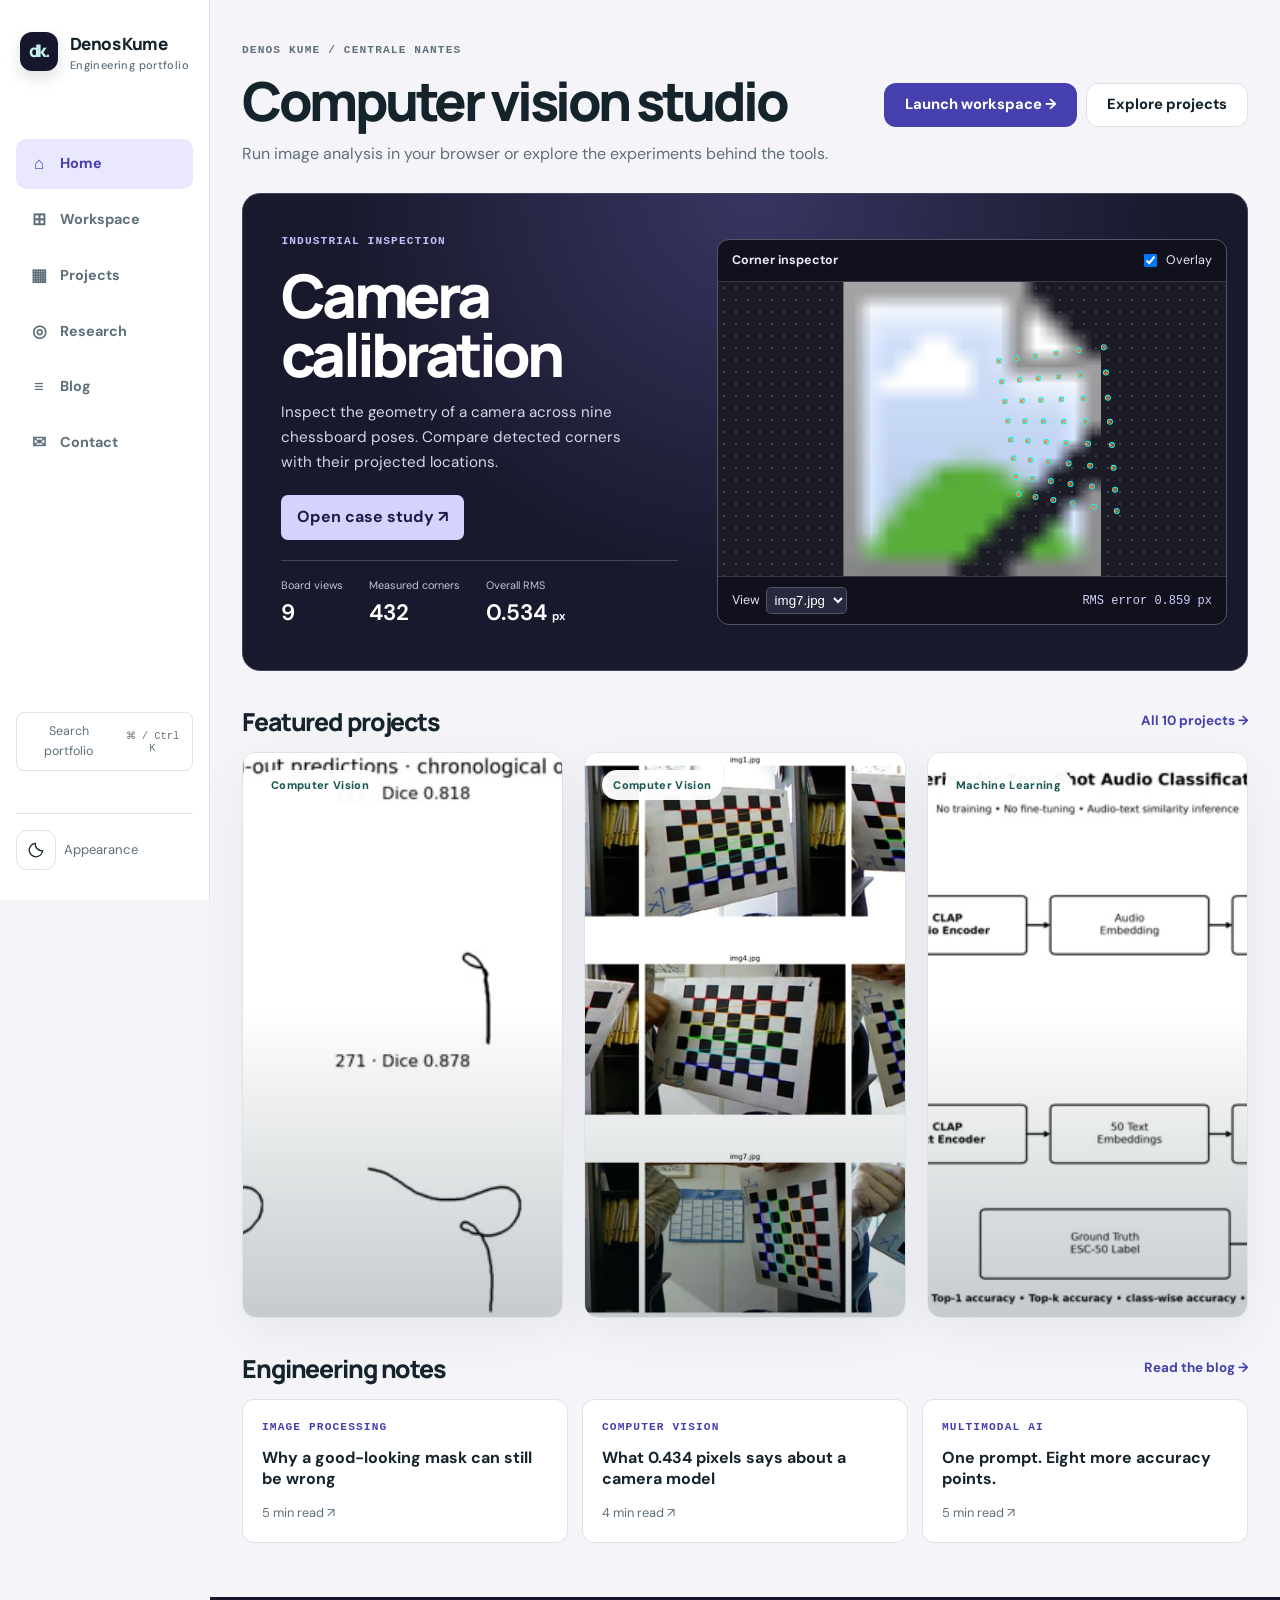
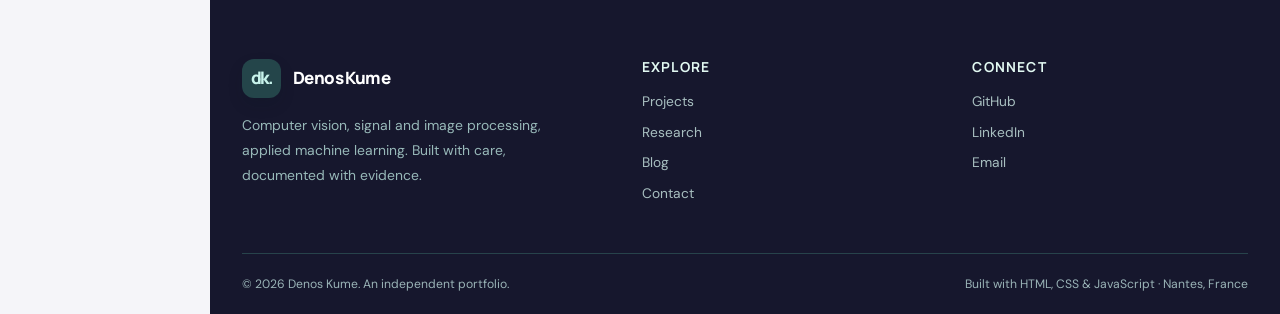
==== commit 60eeebb1: "Launch browser-based camera calibration and motion segmentation workspaces" ====
--- a/index.html
+++ b/index.html
@@ -15,6 +15,7 @@
   <link rel="preconnect" href="https://fonts.gstatic.com" crossorigin>
   <link rel="stylesheet" href="./styles.css">
   <script src="./content.js" defer></script>
+  <script src="./lab/workspace.js" defer></script>
   <script src="./app.js" defer></script>
 </head>
 <body>
@@ -28,6 +29,7 @@
       </a>
       <nav class="primary-nav" id="primary-nav" aria-label="Primary navigation">
         <a class="nav-link" href="#/" data-nav="home">Home</a>
+        <a class="nav-link" href="#/workspace/calibration" data-nav="workspace">Workspace</a>
         <a class="nav-link" href="#/projects" data-nav="projects">Projects</a>
         <a class="nav-link" href="#/research" data-nav="research">Research</a>
         <a class="nav-link" href="#/blog" data-nav="blog">Blog</a>
--- a/styles.css
+++ b/styles.css
@@ -260,3 +260,6 @@
 #finder{width:min(510px,92vw);max-height:76vh;border:1px solid var(--border);border-radius:15px;background:var(--surface);color:var(--ink);padding:22px;margin:auto;box-shadow:0 24px 80px #10132545}#finder::backdrop{background:#1014238a;backdrop-filter:blur(4px)}.finder-head,#finder-results a{display:flex;align-items:center;justify-content:space-between;gap:12px}.finder-head h2{font-size:1.2rem}.finder-head button{border:0;background:transparent;font-size:1.6rem;color:var(--muted)}#finder-query{padding:10px;width:100%;border:1px solid var(--border);border-radius:7px;background:var(--page);color:var(--ink);margin:15px 0}#finder-results a{padding:10px 6px;border-bottom:1px solid var(--border)}#finder-results a:hover{background:var(--accent-soft)}#finder-results small{color:var(--muted)}
 @media(min-width:1080px){.studio-search{justify-content:space-between;margin-bottom:14px}}
 @media(max-width:1079px){.studio-search kbd{display:none}.studio-search{margin-left:auto}.header-inner .header-tools{margin-left:0}}
+.studio-paths,.lab-switch,.lab-tools{display:flex;flex-wrap:wrap;gap:9px;align-items:center}.studio-paths .btn{white-space:nowrap}.lab-page{padding-block:32px 64px}.lab-page header{margin:26px 0}.lab-page h1{font-size:clamp(2rem,4vw,3.5rem);line-height:1.1;letter-spacing:-.055em;margin:6px 0 10px}.lab-page header p{max-width:70ch}.lab-switch{border-bottom:1px solid var(--border);margin-bottom:20px}.lab-switch a{padding:10px 12px;color:var(--muted)}.lab-switch a[aria-current]{color:var(--accent);box-shadow:inset 0 -3px var(--accent);font-weight:700}
+.lab-layout{display:grid;grid-template-columns:minmax(210px,.65fr) minmax(0,1.6fr);gap:16px}.lab-panel,.lab-method{background:var(--surface);border:1px solid var(--border);border-radius:12px;padding:20px}.lab-panel h2{font-size:1.17rem}.lab-panel form,.lab-panel>label{display:grid;gap:4px}.lab-panel>label{margin:12px 0;font-size:.82rem;font-weight:650}.lab-panel :is(input:not([type=checkbox]),select){width:100%;min-width:0;background:var(--page);color:var(--ink);border:1px solid var(--border);border-radius:6px;padding:8px}.lab-panel input[type=file]{font-size:.72rem}.lab-panel [hidden]{display:none!important}.lab-hint{font-size:.78rem;color:var(--muted);margin:12px 0}.lab-panel button{cursor:pointer}.lab-canvas{background:#191a28;display:grid;place-items:center;border-radius:8px;min-height:240px}.lab-canvas img{height:clamp(230px,32vw,410px);width:100%;object-fit:contain}.lab-output .studio-heading select{width:auto;max-width:55%}.lab-tools{justify-content:space-between;margin:12px 0;font-size:.82rem}.lab-tools button{border:1px solid var(--border);background:var(--page);color:var(--ink);border-radius:6px;padding:7px 12px}.lab-tools button:disabled{opacity:.45}.lab-method{margin-top:16px;font-size:.87rem}.lab-method a{color:var(--accent);text-decoration:underline}.nav-link[data-nav=workspace]:before{content:'⊞'}
+@media(max-width:820px){.studio-intro{flex-wrap:wrap}.lab-layout{grid-template-columns:1fr}.studio-paths{margin-top:8px}.lab-switch a{font-size:.85rem}.lab-page{padding-top:16px}}
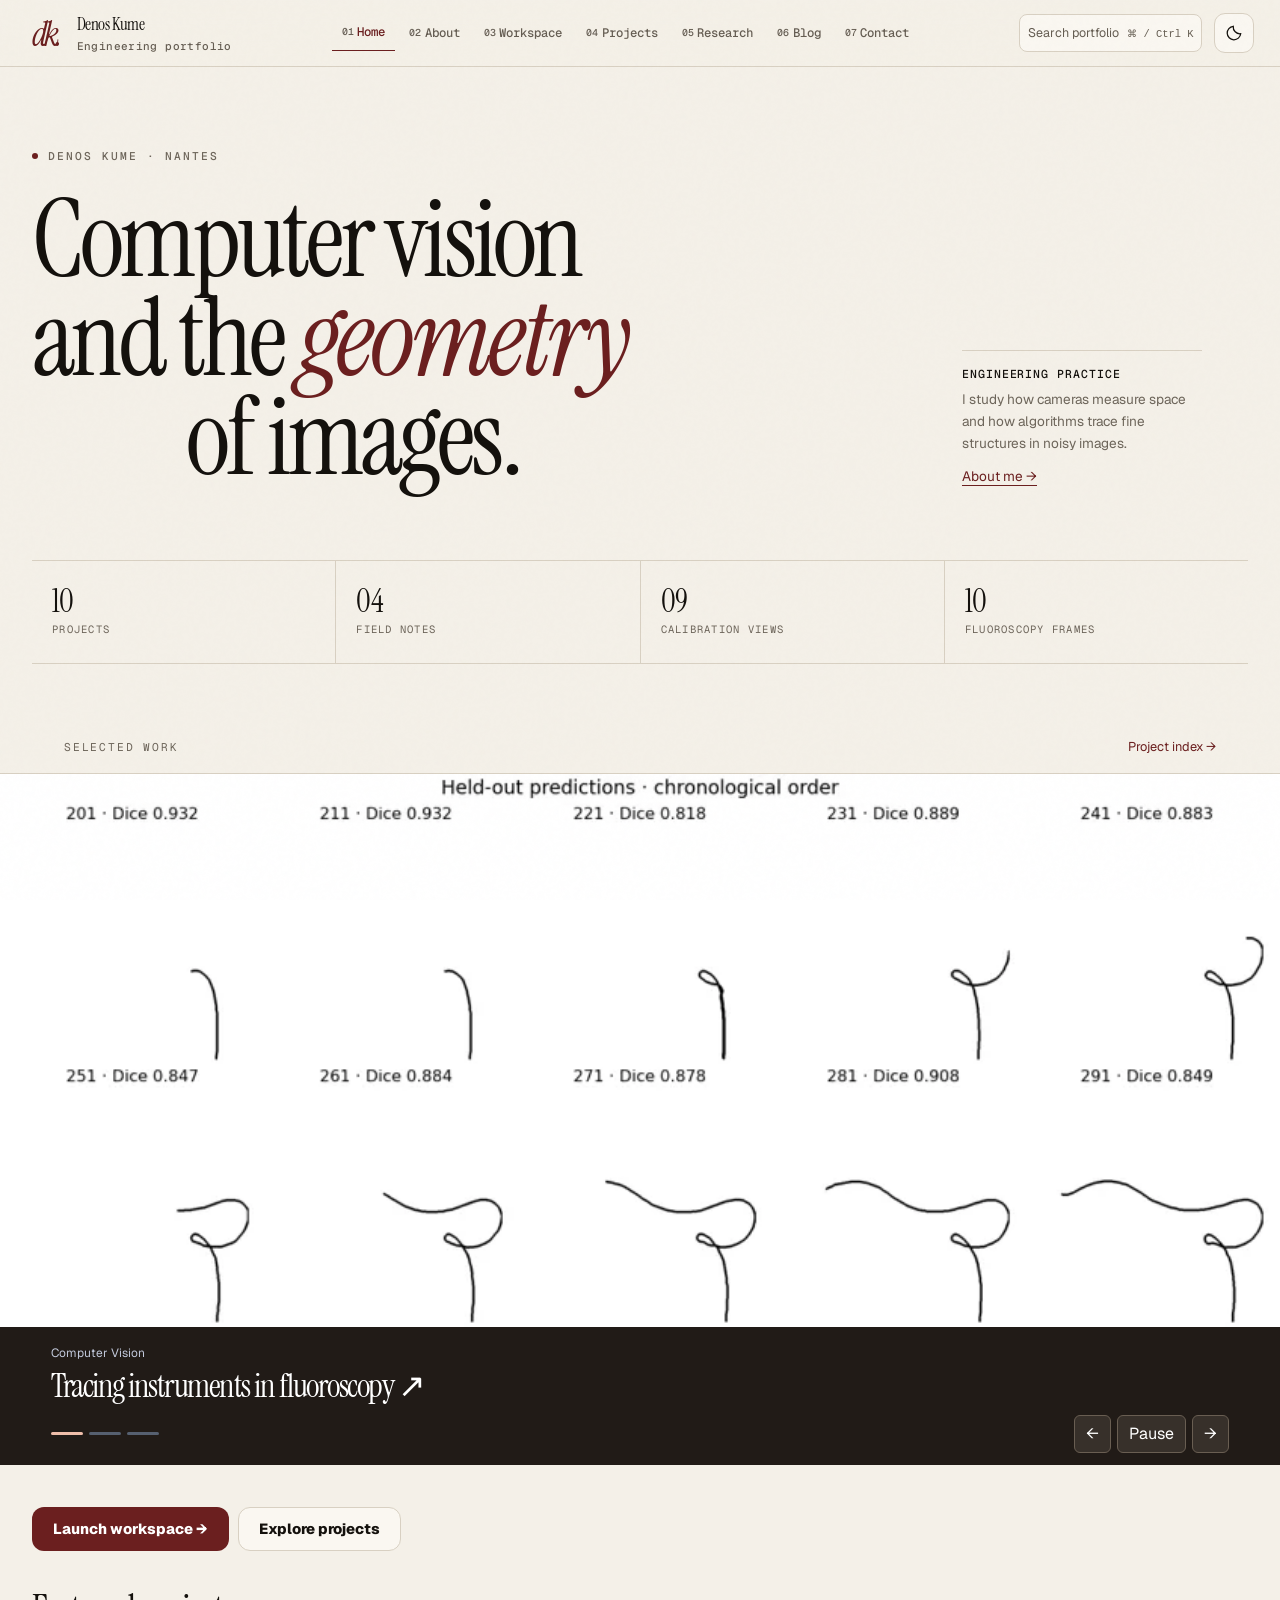
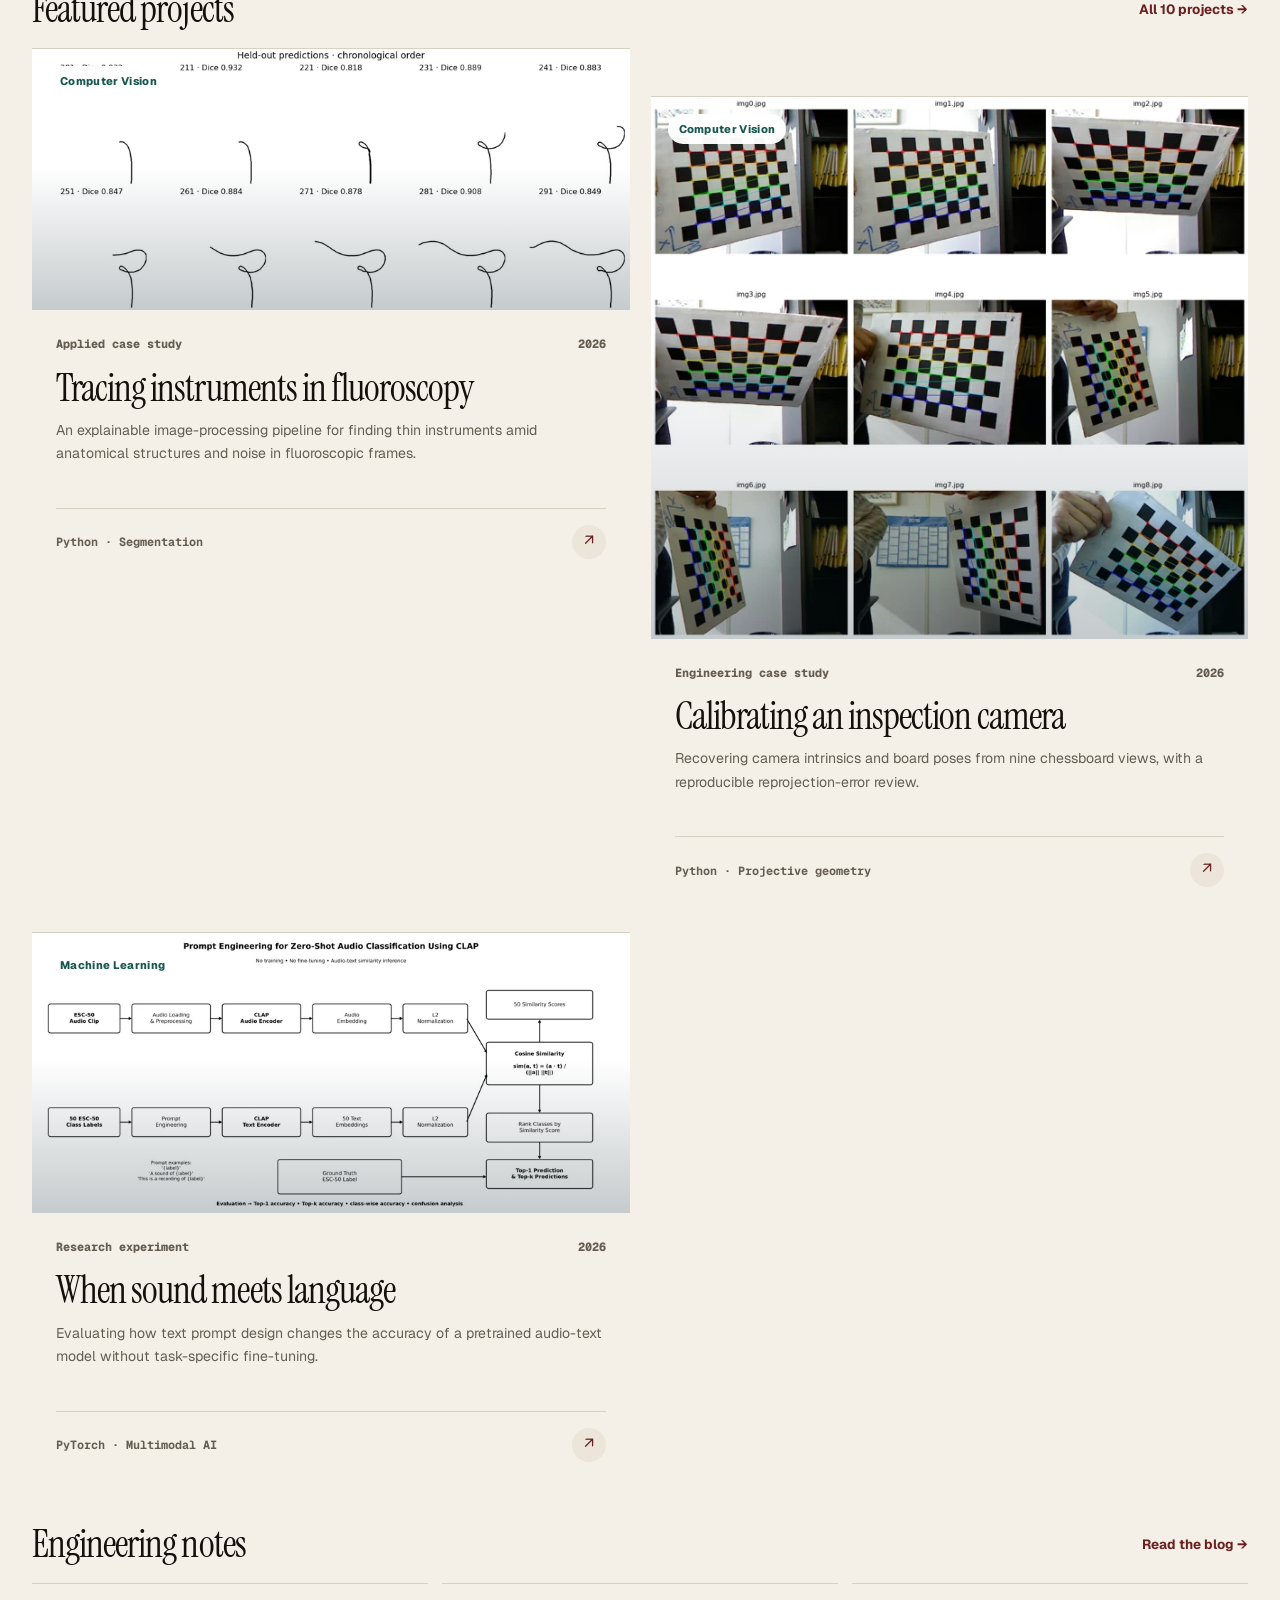
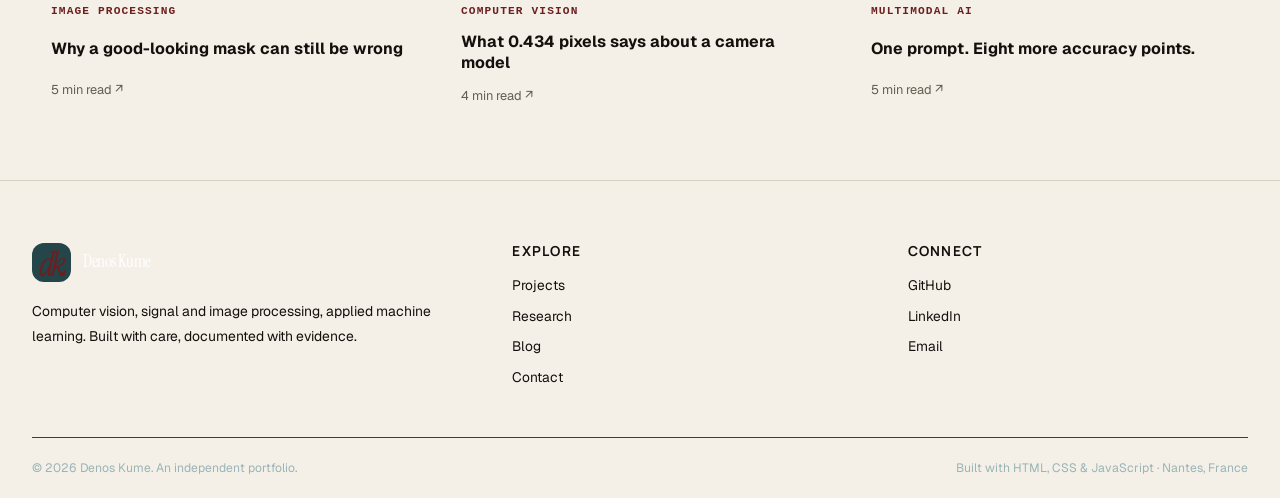
==== commit e734cb49: "Apply editorial atelier design to the portfolio and add the About page" ====
--- a/index.html
+++ b/index.html
@@ -13,7 +13,9 @@
   <link rel="icon" href="./favicon.svg" type="image/svg+xml">
   <link rel="preconnect" href="https://fonts.googleapis.com">
   <link rel="preconnect" href="https://fonts.gstatic.com" crossorigin>
+  <link href="https://fonts.googleapis.com/css2?family=Instrument+Serif:ital@0;1&family=Geist:wght@300;400;500;600&family=Geist+Mono:wght@400;500&display=swap" rel="stylesheet">
   <link rel="stylesheet" href="./styles.css">
+  <link rel="stylesheet" href="./atelier.css">
   <script src="./content.js" defer></script>
   <script src="./lab/workspace.js" defer></script>
   <script src="./app.js" defer></script>
@@ -29,6 +31,7 @@
       </a>
       <nav class="primary-nav" id="primary-nav" aria-label="Primary navigation">
         <a class="nav-link" href="#/" data-nav="home">Home</a>
+        <a class="nav-link" href="#/about" data-nav="about">About</a>
         <a class="nav-link" href="#/workspace/calibration" data-nav="workspace">Workspace</a>
         <a class="nav-link" href="#/projects" data-nav="projects">Projects</a>
         <a class="nav-link" href="#/research" data-nav="research">Research</a>
--- a/styles.css
+++ b/styles.css
@@ -20,7 +20,7 @@
 .skip-link{position:fixed;left:10px;top:-80px;z-index:1000;padding:12px 18px;background:#fff;color:#12222a;border-radius:8px}
 .skip-link:focus{top:10px}
 #reading-progress{position:fixed;z-index:100;top:0;left:0;height:3px;width:0;background:var(--accent);transition:width .08s linear}
-.site-header{position:sticky;top:0;z-index:60;border-bottom:1px solid var(--border);background:color-mix(in srgb,var(--surface) 92%,transparent);backdrop-filter:blur(18px)}
+.site-header{position:fixed;inset:0 0 auto;z-index:60;border-bottom:1px solid var(--border);background:color-mix(in srgb,var(--surface) 92%,transparent);backdrop-filter:blur(18px)}
 .header-inner{height:76px;display:flex;align-items:center;gap:28px}
 .brand{display:inline-flex;align-items:center;gap:12px;font-family:'Manrope',sans-serif;font-weight:800;white-space:nowrap;letter-spacing:-.035em;font-size:1.06rem}
 .brand-mark{height:39px;width:39px;border-radius:12px;background:var(--night);color:#c8f4ec;display:grid;place-items:center;font-size:1.08rem;font-weight:800;letter-spacing:-.12em;box-shadow:0 7px 15px rgba(6,23,28,.13)}
@@ -254,12 +254,37 @@
 #preview-board{background-color:#1c1c27;background-image:radial-gradient(#413f51 1px,transparent 1px);background-size:12px 12px;border-block:1px solid #393847}#preview-board svg{width:100%;height:clamp(200px,23vw,320px)}
 .studio-work{margin-top:36px}.studio-heading{margin-bottom:16px}.studio-heading h2{font-size:1.55rem;letter-spacing:-.045em}.studio-heading a{font-size:.84rem;color:var(--accent);font-weight:700}.studio-notes{display:grid;grid-template-columns:repeat(3,1fr);gap:14px}.studio-notes a{display:grid;gap:12px;background:var(--surface);border:1px solid var(--border);padding:19px;border-radius:12px}.studio-notes strong{line-height:1.3}.studio-notes span{color:var(--muted);font-size:.8rem}.studio-notes small{color:var(--accent)}
 .workbench{padding:clamp(15px,2vw,28px);border:1px solid var(--border);border-radius:14px;background:var(--surface)}.workbench button:hover:not(:disabled){background:var(--accent-soft)}
-@media(min-width:1080px){body{padding-left:210px}.site-header{position:fixed;inset:0 auto 0 0;width:210px;border:0;border-right:1px solid var(--border);background:var(--surface)}.header-inner.container{width:100%;height:100%;padding:30px 16px;display:flex;flex-direction:column;align-items:stretch}.header-inner .brand{padding:0 4px}.primary-nav{flex-direction:column;align-items:stretch;gap:6px;margin:38px 0 auto}.nav-link{padding:11px 14px;gap:12px}.nav-link:before{width:18px;text-align:center;font-size:1.05rem}.nav-link[data-nav=home]:before{content:'⌂'}.nav-link[data-nav=projects]:before{content:'▦'}.nav-link[data-nav=research]:before{content:'◎'}.nav-link[data-nav=blog]:before{content:'≡'}.nav-link[data-nav=contact]:before{content:'✉'}.header-tools{margin-top:auto;border-top:1px solid var(--border);padding-top:16px}.header-tools:after{content:'Appearance';font-size:.82rem;color:var(--muted)}.container{width:min(1320px,calc(100% - 64px))}.content-layout{grid-template-columns:minmax(0,1fr) 210px}}
 @media(max-width:760px){.studio{padding-top:24px}.instrument{grid-template-columns:1fr}.instrument-copy h2 br{display:none}.instrument-copy h2 br:after{content:' '}.instrument-copy h2{font-size:2.7rem}.instrument-console{margin:0 16px 16px}.studio-notes{grid-template-columns:1fr}.studio-intro{align-items:flex-start}.studio-intro>.btn{display:none}.studio-heading{align-items:baseline}#preview-board svg{height:215px}.studio-work{margin-top:26px}.console-controls{flex-wrap:wrap}}
 .studio-search{display:inline-flex;align-items:center;gap:8px;background:var(--surface);border:1px solid var(--border);border-radius:8px;padding:8px;color:var(--muted);font-size:.78rem}.studio-search kbd{font:500 .65rem ui-monospace,monospace}.header-inner:has(.studio-search) .header-tools{margin-top:0}.studio-search:focus-visible,button:focus-visible,a:focus-visible,select:focus-visible{outline:2px solid var(--accent);outline-offset:3px}
 #finder{width:min(510px,92vw);max-height:76vh;border:1px solid var(--border);border-radius:15px;background:var(--surface);color:var(--ink);padding:22px;margin:auto;box-shadow:0 24px 80px #10132545}#finder::backdrop{background:#1014238a;backdrop-filter:blur(4px)}.finder-head,#finder-results a{display:flex;align-items:center;justify-content:space-between;gap:12px}.finder-head h2{font-size:1.2rem}.finder-head button{border:0;background:transparent;font-size:1.6rem;color:var(--muted)}#finder-query{padding:10px;width:100%;border:1px solid var(--border);border-radius:7px;background:var(--page);color:var(--ink);margin:15px 0}#finder-results a{padding:10px 6px;border-bottom:1px solid var(--border)}#finder-results a:hover{background:var(--accent-soft)}#finder-results small{color:var(--muted)}
-@media(min-width:1080px){.studio-search{justify-content:space-between;margin-bottom:14px}}
 @media(max-width:1079px){.studio-search kbd{display:none}.studio-search{margin-left:auto}.header-inner .header-tools{margin-left:0}}
 .studio-paths,.lab-switch,.lab-tools{display:flex;flex-wrap:wrap;gap:9px;align-items:center}.studio-paths .btn{white-space:nowrap}.lab-page{padding-block:32px 64px}.lab-page header{margin:26px 0}.lab-page h1{font-size:clamp(2rem,4vw,3.5rem);line-height:1.1;letter-spacing:-.055em;margin:6px 0 10px}.lab-page header p{max-width:70ch}.lab-switch{border-bottom:1px solid var(--border);margin-bottom:20px}.lab-switch a{padding:10px 12px;color:var(--muted)}.lab-switch a[aria-current]{color:var(--accent);box-shadow:inset 0 -3px var(--accent);font-weight:700}
 .lab-layout{display:grid;grid-template-columns:minmax(210px,.65fr) minmax(0,1.6fr);gap:16px}.lab-panel,.lab-method{background:var(--surface);border:1px solid var(--border);border-radius:12px;padding:20px}.lab-panel h2{font-size:1.17rem}.lab-panel form,.lab-panel>label{display:grid;gap:4px}.lab-panel>label{margin:12px 0;font-size:.82rem;font-weight:650}.lab-panel :is(input:not([type=checkbox]),select){width:100%;min-width:0;background:var(--page);color:var(--ink);border:1px solid var(--border);border-radius:6px;padding:8px}.lab-panel input[type=file]{font-size:.72rem}.lab-panel [hidden]{display:none!important}.lab-hint{font-size:.78rem;color:var(--muted);margin:12px 0}.lab-panel button{cursor:pointer}.lab-canvas{background:#191a28;display:grid;place-items:center;border-radius:8px;min-height:240px}.lab-canvas img{height:clamp(230px,32vw,410px);width:100%;object-fit:contain}.lab-output .studio-heading select{width:auto;max-width:55%}.lab-tools{justify-content:space-between;margin:12px 0;font-size:.82rem}.lab-tools button{border:1px solid var(--border);background:var(--page);color:var(--ink);border-radius:6px;padding:7px 12px}.lab-tools button:disabled{opacity:.45}.lab-method{margin-top:16px;font-size:.87rem}.lab-method a{color:var(--accent);text-decoration:underline}.nav-link[data-nav=workspace]:before{content:'⊞'}
 @media(max-width:820px){.studio-intro{flex-wrap:wrap}.lab-layout{grid-template-columns:1fr}.studio-paths{margin-top:8px}.lab-switch a{font-size:.85rem}.lab-page{padding-top:16px}}
+
+/* Calibration case study */
+.optics{--opt-rule:var(--border);--opt-accent:#4644d3;background:var(--page);color:var(--ink);min-height:85vh}.opt-wrap{width:min(1210px,calc(100% - 64px));margin:auto;padding:30px 0}.opt-path,.opt-credit{font-size:.8rem;color:var(--muted)}.opt-path a,.opt-credit a{color:var(--accent)}
+.opt-title{display:flex;align-items:center;justify-content:space-between;gap:32px;padding:24px 0 28px}.opt-title h1{font-size:clamp(2.7rem,5.4vw,5.3rem);letter-spacing:-.082em;line-height:1.05}.opt-title h1 span{color:var(--opt-accent)}.opt-title p,.opt-report p{max-width:66ch;margin-top:10px;color:var(--muted);line-height:1.55}.opt-launch{flex:none;display:inline-flex;align-items:center;gap:22px;background:#4240b9;color:#fff;border:1px solid #3532a2;border-radius:8px;padding:12px 16px;font-weight:650;font-size:.88rem}.opt-launch:hover{background:#302ea2}.opt-tabs{display:flex;border-bottom:1px solid var(--opt-rule);gap:22px;margin:0 0 20px}.opt-tabs button{border:0;background:none;padding:10px 2px;font-weight:650;color:var(--muted)}.opt-tabs [aria-pressed=true]{color:var(--accent);box-shadow:inset 0 -3px currentColor}
+.opt-sheet{display:grid;grid-template-columns:minmax(0,2.4fr) minmax(230px,.85fr);align-items:stretch;gap:16px}.opt-sheet[hidden],.opt-report[hidden]{display:none}.opt-viewer{border-radius:14px;overflow:hidden;background:#121823;color:#e6ecf8;min-width:0}.opt-toolbar,.opt-transport{display:flex;align-items:center;gap:10px;padding:10px 16px}.opt-toolbar{justify-content:space-between;border-bottom:1px solid #353d49}.opt-toolbar label,.opt-transport small{font-size:.76rem;color:#d1dae9}.opt-toolbar input{accent-color:#9b96fc}.opt-viewer figure{margin:0;background-color:#19212e;background-image:radial-gradient(#465061 1px,transparent 1px);background-size:12px 12px}.opt-viewer svg{width:100%;height:clamp(230px,32vh,400px);display:block}.opt-transport small{margin-left:auto;font-family:monospace}.opt-transport button,.opt-transport select{background:#242d3b;border:1px solid #465164;border-radius:5px;color:white;padding:4px 9px}.opt-transport button:disabled{opacity:.34}.opt-strip{display:grid;grid-template-columns:repeat(9,minmax(0,1fr));gap:6px;padding:0 12px 12px}.opt-strip button{color:#aeb8c8;border:1px solid transparent;background:#222b37;border-radius:4px;padding:3px;overflow:hidden;line-height:1}.opt-strip button[aria-pressed=true]{border-color:#afaaff;color:#fff;background:#454466}.opt-strip img{width:100%;height:32px;object-fit:cover;border-radius:2px}.opt-strip span{font:10px monospace}
+.opt-readout,.opt-report{border:1px solid var(--opt-rule);border-radius:14px;background:var(--surface);padding:clamp(18px,2vw,30px)}.opt-readout h2,.opt-report h2{font-size:1.45rem;letter-spacing:-.05em}.opt-readout>p{color:var(--muted);font-size:.83rem}.opt-value{border-block:1px solid var(--opt-rule);margin:16px 0;padding:16px 0;display:grid;grid-template-columns:auto 1fr;align-items:baseline;gap:2px 6px}.opt-value span{grid-column:span 2;font-size:.76rem;color:var(--muted)}.opt-value strong{font:600 clamp(2.4rem,4vw,4rem)/1.1 'DM Sans',sans-serif;letter-spacing:-.075em;font-variant-numeric:tabular-nums}.opt-value small{color:var(--muted)}.opt-readout dl>div{display:flex;align-items:center;justify-content:space-between;margin:8px 0;font-size:.83rem}.opt-readout dt{color:var(--muted)}.opt-readout dd{margin:0;font-weight:650}.opt-key{padding-top:12px;display:flex;align-items:center;flex-wrap:wrap;gap:5px}.opt-key i{width:8px;height:8px;border:2px solid #008c91;border-radius:50%}.opt-key i:nth-child(2){border:0;border-radius:0;color:#c65310}.opt-key i:nth-child(2):before{content:'×';display:block;font:bold 15px/8px sans-serif}.opt-readout details{margin-top:16px;border-top:1px solid var(--opt-rule);padding-top:10px}.opt-readout summary{cursor:pointer;font-weight:650}.opt-readout details label{display:grid;gap:3px;font-size:.8rem;margin:.55rem 0}.opt-readout :is(textarea,select,button){background:var(--page);color:var(--ink);border:1px solid var(--border);border-radius:5px;padding:5px}.opt-sr{position:absolute;width:1px;height:1px;overflow:hidden;clip-path:inset(50%)}.opt-results{display:grid;grid-template-columns:repeat(3,1fr);border-block:1px solid var(--opt-rule);margin:22px 0;padding:15px 0}.opt-results strong,.opt-results small{display:block}.opt-results strong{font-size:clamp(1.5rem,3vw,2.6rem);letter-spacing:-.06em}.opt-results em{font-size:.8rem;font-style:normal}.opt-chart{width:min(100%,800px);margin:auto}.opt-credit{display:flex;justify-content:space-between;border-top:1px solid var(--opt-rule);margin-top:24px;padding-top:14px}.opt-report .code-box{margin:20px 0}
+@media(max-width:840px){.opt-wrap{width:calc(100% - 32px);padding-top:20px}.opt-sheet{grid-template-columns:1fr}.opt-title{flex-wrap:wrap;gap:15px}.opt-title p{font-size:.92rem}.opt-readout{padding:16px}.opt-viewer svg{height:260px}.opt-strip{overflow-x:auto;grid-template-columns:repeat(9,minmax(44px,1fr))}.opt-results{gap:10px}.opt-credit{gap:12px}.opt-results small{font-size:.74rem}}
+
+/* One fixed masthead shared by every route. */
+:root{--masthead-height:66px}
+body{padding-top:var(--masthead-height)}
+.site-header .header-inner{height:var(--masthead-height);gap:12px}
+html{scroll-padding-top:calc(var(--masthead-height) + 12px)}
+@media(min-width:1080px){.container{width:min(1320px,calc(100% - 64px))}.content-layout{grid-template-columns:minmax(0,1fr) 210px}.header-inner.container{width:min(1330px,96%)}.primary-nav{margin:0 auto}.nav-link{padding:7px 10px}.nav-link:before{display:none}}
+@media(min-width:761px) and (max-width:1079px){.menu-toggle{display:grid}.primary-nav{display:none;position:absolute;inset:100% 0 auto;background:var(--surface);padding:10px 18px;border-bottom:1px solid var(--border);margin:0;flex-direction:column;align-items:stretch}.primary-nav.open{display:flex}}
+.primary-nav.open{max-height:calc(100dvh - var(--masthead-height));overflow-y:auto}
+
+.featured-carousel{width:100%;overflow:hidden;background:#101521;color:#fff}
+.featured-stage{height:clamp(320px,calc(78svh - var(--masthead-height)),780px);position:relative;overflow:hidden}
+.featured-slide{position:absolute;inset:0;display:grid;grid-template-rows:minmax(0,1fr) auto;background:#101521}
+.featured-slide[hidden]{display:none}.featured-art{display:block;width:100%;height:100%;object-fit:contain;background:#fff}
+.featured-caption,.featured-controls{padding-inline:clamp(16px,4vw,72px)}.featured-caption{padding-block:12px 4px}
+.featured-caption small{color:#c2c9db;font-size:.75rem}.featured-caption h2{font-size:clamp(1.35rem,2.6vw,2.8rem);line-height:1.2;letter-spacing:-.045em}
+.featured-controls,.featured-controls>div{display:flex;align-items:center;gap:6px}.featured-controls{justify-content:space-between;padding-block:5px 12px}
+.featured-controls button{border:1px solid #485061;background:#1e2431;color:#fff;border-radius:6px;padding:5px 11px;min-height:32px}
+.featured-dots button{border:0;background:transparent;padding:0;width:32px}.featured-dots button:after{content:'';display:block;height:3px;background:#566070;border-radius:3px}.featured-dots button[aria-pressed=true]:after{background:#c3c2ff}
+@media(max-width:600px){.featured-stage{height:clamp(260px,54svh,460px)}}
--- a/atelier.css
+++ b/atelier.css
@@ -0,0 +1,365 @@
+:root {
+    --ink: #14110d;
+    --ink-2: #2a251d;
+    --smoke: #6d655a;
+    --ash: #a39a8d;
+    --bone: #ece7de;
+    --paper: #f4f0e8;
+    --paper-2: #ebe5da;
+    --chalk: #faf7f1;
+    --oxblood: #6b1f1f;
+    --rule: #d8d0c2;
+
+    --font-display: 'Instrument Serif', 'Times New Roman', serif;
+    --font-body: 'Geist', -apple-system, sans-serif;
+    --font-mono: 'Geist Mono', 'Courier New', monospace;
+
+    --ease: cubic-bezier(0.22, 1, 0.36, 1);
+    --ease-io: cubic-bezier(0.65, 0, 0.35, 1);
+
+    --nav-h: 72px;
+    --gutter: clamp(20px, 5vw, 64px);
+    --max: 1400px;
+  }
+
+  body::before {
+    content: '';
+    position: fixed;
+    inset: 0;
+    pointer-events: none;
+    z-index: 9999;
+    opacity: 0.28;
+    mix-blend-mode: multiply;
+    background-image: url("data:image/svg+xml,%3Csvg viewBox='0 0 200 200' xmlns='http://www.w3.org/2000/svg'%3E%3Cfilter id='n'%3E%3CfeTurbulence type='fractalNoise' baseFrequency='0.85' numOctaves='2' stitchTiles='stitch'/%3E%3C/filter%3E%3Crect width='100%25' height='100%25' filter='url(%23n)' opacity='0.06'/%3E%3C/svg%3E");
+  }
+
+  .kicker {
+    font-family: var(--font-mono);
+    font-size: 0.7rem;
+    font-weight: 500;
+    letter-spacing: 0.18em;
+    text-transform: uppercase;
+    color: var(--smoke);
+    display: inline-flex;
+    align-items: center;
+    gap: 10px;
+  }
+  .kicker::before {
+    content: '';
+    width: 6px; height: 6px;
+    border-radius: 50%;
+    background: var(--oxblood);
+  }
+
+  /* ============================================================
+     HOME — Composition éditoriale asymétrique
+     ============================================================ */
+  .home { padding: clamp(40px, 7vh, 80px) 0 0; }
+
+  .hero-grid {
+    display: grid;
+    grid-template-columns: 1fr 1fr 1fr 1fr;
+    gap: 24px;
+    align-items: end;
+    margin-bottom: clamp(50px, 8vh, 90px);
+  }
+  .hero-kicker {
+    grid-column: 1 / 2;
+    align-self: start;
+    padding-top: 12px;
+  }
+  .hero-title {
+    grid-column: 1 / 4;
+    font-family: var(--font-display);
+    font-weight: 400;
+    font-size: clamp(3rem, 8.4vw, 7.4rem);
+    line-height: 0.92;
+    letter-spacing: -0.035em;
+    color: var(--ink);
+  }
+  .hero-title .italic {
+    font-style: italic;
+    color: var(--oxblood);
+  }
+  .hero-title .indent { padding-left: clamp(30px, 12vw, 200px); display: block; }
+  .hero-aside {
+    grid-column: 4 / 5;
+    align-self: end;
+    font-size: 0.85rem;
+    color: var(--smoke);
+    line-height: 1.6;
+    border-top: 1px solid var(--rule);
+    padding-top: 14px;
+    max-width: 240px;
+  }
+  .hero-aside strong {
+    display: block;
+    color: var(--ink);
+    font-weight: 500;
+    margin-bottom: 6px;
+    font-family: var(--font-mono);
+    font-size: 0.72rem;
+    letter-spacing: 0.08em;
+    text-transform: uppercase;
+  }
+
+  /* Barre méta */
+  .hero-meta {
+    display: grid;
+    grid-template-columns: repeat(4, 1fr);
+    gap: 1px;
+    background: var(--rule);
+    border-top: 1px solid var(--rule);
+    border-bottom: 1px solid var(--rule);
+    margin-bottom: clamp(50px, 8vh, 90px);
+  }
+  .hero-meta > div {
+    background: var(--paper);
+    padding: 24px 20px;
+    display: flex;
+    flex-direction: column;
+    gap: 4px;
+  }
+  .hero-meta .num {
+    font-family: var(--font-display);
+    font-size: 2rem;
+    line-height: 1;
+    letter-spacing: -0.02em;
+  }
+  .hero-meta .lbl {
+    font-family: var(--font-mono);
+    font-size: 0.66rem;
+    letter-spacing: 0.12em;
+    text-transform: uppercase;
+    color: var(--smoke);
+  }
+
+  .marquee-label {
+    display: flex;
+    justify-content: space-between;
+    align-items: baseline;
+    padding: 0 var(--gutter) 16px;
+    border-bottom: 1px solid var(--rule);
+    margin-bottom: 0;
+  }
+  .marquee-label .t {
+    font-family: var(--font-mono);
+    font-size: 0.7rem;
+    letter-spacing: 0.16em;
+    text-transform: uppercase;
+    color: var(--smoke);
+  }
+  .marquee-label .c {
+    font-family: var(--font-mono);
+    font-size: 0.7rem;
+    color: var(--ash);
+  }
+
+  .about { padding: clamp(50px, 8vh, 90px) 0 80px; }
+
+  .about-grid {
+    display: grid;
+    grid-template-columns: 1fr 1.4fr;
+    gap: clamp(30px, 6vw, 90px);
+    align-items: start;
+    margin-bottom: clamp(60px, 10vh, 110px);
+  }
+  .about-portrait {
+    position: sticky;
+    top: calc(var(--nav-h) + 30px);
+  }
+  .about-portrait .frame {
+    aspect-ratio: 4 / 5;
+    overflow: hidden;
+    background: var(--bone);
+    position: relative;
+  }
+  .about-portrait .frame img {
+    width: 100%; height: 100%;
+    object-fit: cover;
+    filter: saturate(0.82) contrast(1.05) sepia(0.08);
+    transition: filter 0.7s var(--ease);
+  }
+  .about-portrait:hover img { filter: saturate(1) contrast(1.05); }
+  .about-portrait .cap {
+    margin-top: 14px;
+    font-family: var(--font-mono);
+    font-size: 0.68rem;
+    letter-spacing: 0.12em;
+    text-transform: uppercase;
+    color: var(--smoke);
+    display: flex;
+    justify-content: space-between;
+  }
+
+  .about-text .kicker { margin-bottom: 24px; }
+  .about-text h2 {
+    font-family: var(--font-display);
+    font-weight: 400;
+    font-size: clamp(2rem, 3.6vw, 3.1rem);
+    line-height: 1.04;
+    letter-spacing: -0.025em;
+    margin-bottom: 28px;
+    color: var(--ink);
+  }
+  .about-text h2 em { font-style: italic; color: var(--oxblood); }
+  .about-text .body p {
+    font-size: 1rem;
+    line-height: 1.75;
+    color: var(--ink-2);
+    margin-bottom: 16px;
+    max-width: 54ch;
+  }
+  .about-text .body p:first-child::first-letter {
+    font-family: var(--font-display);
+    font-size: 3.4rem;
+    float: left;
+    line-height: 0.85;
+    padding: 6px 12px 0 0;
+    color: var(--oxblood);
+    font-style: italic;
+  }
+  .about-facts {
+    display: grid;
+    grid-template-columns: 1fr 1fr;
+    gap: 22px;
+    margin-top: 34px;
+    padding-top: 26px;
+    border-top: 1px solid var(--rule);
+  }
+  .about-facts .fact .k {
+    font-family: var(--font-mono);
+    font-size: 0.66rem;
+    letter-spacing: 0.12em;
+    text-transform: uppercase;
+    color: var(--smoke);
+    margin-bottom: 3px;
+  }
+  .about-facts .fact .v {
+    font-family: var(--font-display);
+    font-size: 1.08rem;
+    color: var(--ink);
+  }
+
+  /* Timeline — chronologie éditoriale à lignes */
+  .timeline-head {
+    display: flex;
+    align-items: baseline;
+    justify-content: space-between;
+    border-bottom: 1px solid var(--ink);
+    padding-bottom: 14px;
+    margin-bottom: 0;
+  }
+  .timeline-head h3 {
+    font-family: var(--font-display);
+    font-size: clamp(1.5rem, 2.4vw, 2.1rem);
+    font-weight: 400;
+    letter-spacing: -0.02em;
+  }
+  .timeline-head .sub {
+    font-family: var(--font-mono);
+    font-size: 0.7rem;
+    letter-spacing: 0.1em;
+    text-transform: uppercase;
+    color: var(--smoke);
+  }
+
+  .chrono { border-bottom: 1px solid var(--rule); }
+  .chrono-row {
+    display: grid;
+    grid-template-columns: 160px 1fr 1fr;
+    gap: clamp(20px, 4vw, 50px);
+    padding: 30px 0;
+    border-top: 1px solid var(--rule);
+    align-items: start;
+    transition: background 0.5s var(--ease);
+    position: relative;
+  }
+  .chrono-row:first-child { border-top: none; }
+  .chrono-row:hover { background: var(--paper-2); }
+  .chrono-row .year {
+    font-family: var(--font-mono);
+    font-size: 0.82rem;
+    color: var(--oxblood);
+    font-weight: 500;
+    letter-spacing: 0.02em;
+    padding-top: 4px;
+  }
+  .chrono-row .role h4 {
+    font-family: var(--font-display);
+    font-size: 1.35rem;
+    font-weight: 400;
+    letter-spacing: -0.015em;
+    color: var(--ink);
+    margin-bottom: 4px;
+    line-height: 1.2;
+  }
+  .chrono-row .role .org {
+    font-size: 0.82rem;
+    color: var(--smoke);
+    letter-spacing: 0.02em;
+  }
+  .chrono-row .desc {
+    font-size: 0.9rem;
+    line-height: 1.65;
+    color: var(--ink-2);
+    max-width: 48ch;
+  }
+
+:root {
+  --page: var(--paper); --surface: var(--chalk); --surface-alt: var(--paper-2);
+  --muted: #655d52; --border: var(--rule); --accent: var(--oxblood);
+  --accent-hover: #541717; --accent-soft: #eadbd2; --night: #211b17;
+  --radius: 0; --shadow: none;
+}
+:root[data-theme=dark] {
+  --paper: #211e1b; --paper-2: #2a2520; --chalk: #302b26; --ink: #f4efe7; --ink-2: #e6dfd5;
+  --smoke: #c3baad; --ash: #b6aa99; --rule: #50483e; --oxblood: #edaba0;
+  --page: var(--paper); --surface: var(--chalk); --surface-alt: var(--paper-2);
+  --border: var(--rule); --muted: var(--smoke); --accent: var(--oxblood); --accent-soft: #483630;
+}
+body {background:var(--page); font-family:var(--font-body)}
+h1,h2,h3,.studio-heading h2,.card-body h3,.brand {font-family:var(--font-display);font-weight:400;letter-spacing:-.025em}
+.site-header {background:color-mix(in srgb,var(--paper) 96%,transparent)}
+.brand-mark {background:none;color:var(--accent);font:italic 2.1rem var(--font-display);box-shadow:none}
+.brand-sub,.nav-link,.eyebrow,.card-meta,.card-foot small,.field label {font-family:var(--font-mono)}
+.site-header .nav-link {background:none;border-radius:0;color:var(--muted);font-size:.77rem;font-weight:500}
+.primary-nav {counter-reset:nav}
+.primary-nav .nav-link::before {display:inline;counter-increment:nav;content:counter(nav,decimal-leading-zero);margin-right:.35em;font-size:.62rem;color:var(--muted)}
+.site-header .nav-link.active {border-bottom:1px solid currentColor;color:var(--accent)}
+.hero-aside a {display:block;margin-top:12px;color:var(--accent);text-decoration:underline;text-underline-offset:4px}
+.marquee-label {margin-inline:auto;max-width:var(--max)}
+.marquee-label a {font-size:.8rem;color:var(--accent)}
+.featured-carousel,.featured-slide {background:#211b17}
+.featured-caption h2 {font-family:var(--font-display);font-weight:400}
+.featured-controls button {background:#37302a;border-color:#695e52}
+.featured-dots button {background:transparent}
+.featured-dots button[aria-pressed=true]:after {background:#efbeaa}
+.studio .card-grid,#project-grid {align-items:start}
+.project-card,.blog-card,.studio-notes a,.contact-form {border-radius:0;box-shadow:none;background:transparent;border:0;border-top:1px solid var(--border)}
+.project-card .card-image,.blog-card .card-image {border-radius:0}
+.card-body h3,.studio-heading h2 {font-size:clamp(1.65rem,3vw,2.75rem)}
+.contact-form :is(input:not([type=checkbox]),textarea) {border:0;border-bottom:1px solid var(--muted);border-radius:0;background:transparent}
+.site-footer {background:var(--page);color:var(--ink);border-top:1px solid var(--rule)}
+.site-footer :is(a,p,small,h4) {color:var(--ink)}
+.about-text h1 {font-size:clamp(2.6rem,5.2vw,5.5rem);margin-bottom:1.5rem}
+.about-text em {color:var(--accent)}
+.about-portrait {margin:0}
+.about-portrait .frame {aspect-ratio:4/3}
+.about-portrait .frame img {object-fit:contain}
+@media(min-width:800px) {
+  .studio .card-grid,#project-grid {grid-template-columns:repeat(2,minmax(0,1fr))}
+  .project-card:nth-child(even) {margin-top:3rem}
+}
+@media(max-width:1000px) {
+  .hero-grid,.about-grid {grid-template-columns:1fr;gap:20px}
+  .hero-title,.hero-kicker,.hero-aside {grid-column:1/-1}
+  .hero-aside {max-width:55ch}
+  .hero-title .indent {padding-left:6vw}
+  .about-portrait {position:static;max-width:440px}
+}
+@media(max-width:640px) {
+  .hero-meta {grid-template-columns:1fr 1fr}
+  .chrono-row {grid-template-columns:1fr;gap:6px}
+  .hero-meta>div {padding:16px}
+}
